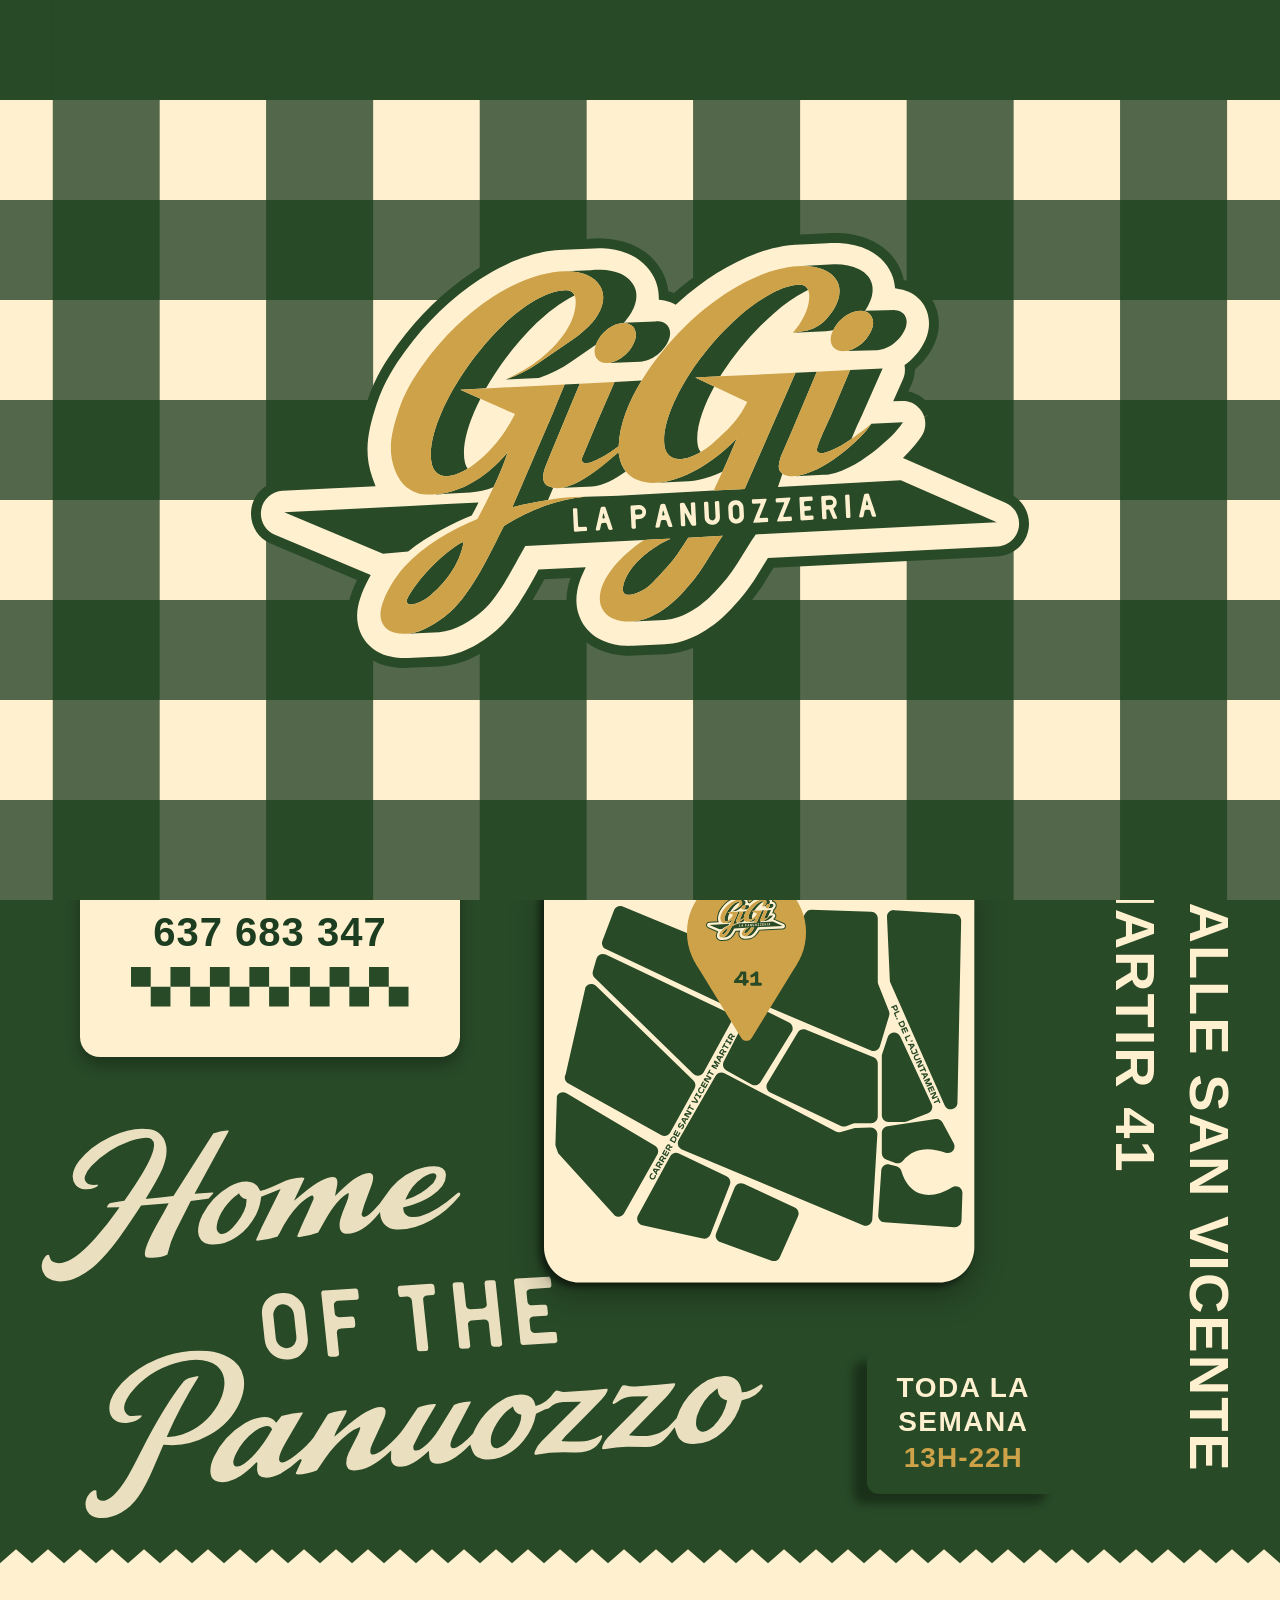
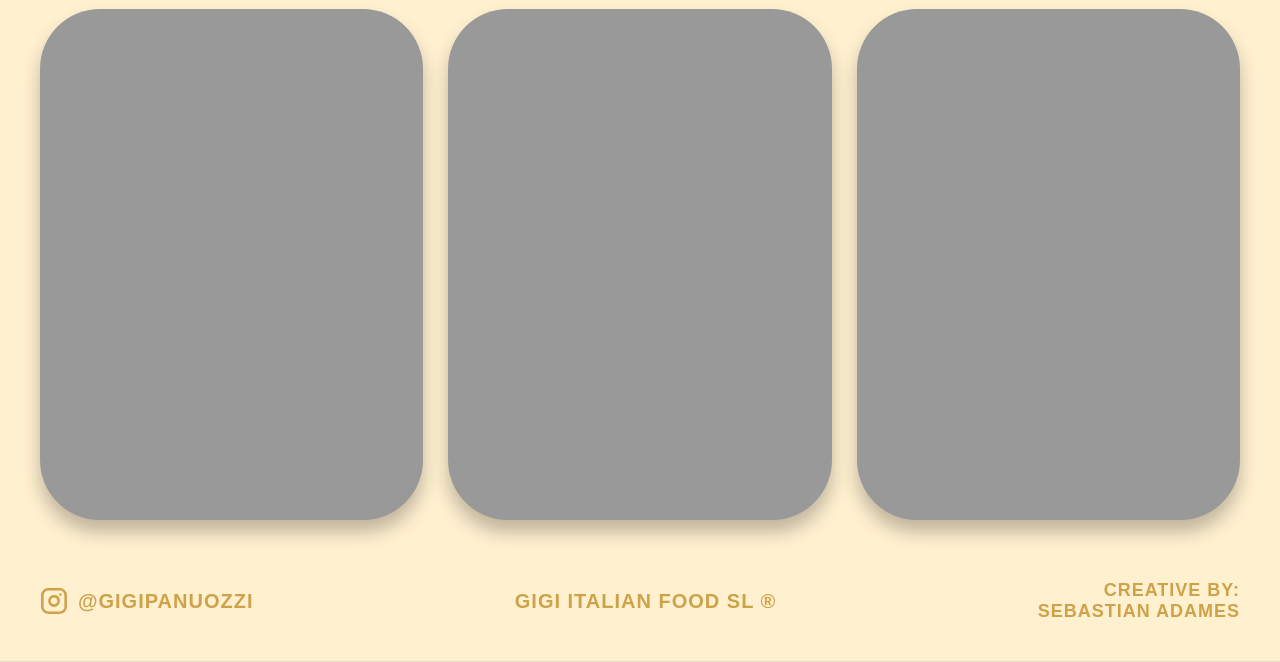
==== index.html @ f8f8771b "Initial commit - Gigi website with about page fix and popup modal" ====
<!DOCTYPE html>
<html lang="es">
<head>
    <meta charset="UTF-8">
    <meta name="viewport" content="width=device-width, initial-scale=1.0">
    <title>GIGI</title>
    <link rel="preconnect" href="https://fonts.googleapis.com">
    <link rel="preconnect" href="https://fonts.gstatic.com" crossorigin>
    <link href="https://fonts.googleapis.com/css2?family=Comfortaa:wght@700;900&family=Pacifico&family=Lobster&family=Montserrat:wght@600;700;800&family=Roboto+Slab:wght@700;800;900&display=swap" rel="stylesheet">
    <link rel="stylesheet" href="css/style.css">
    
</head> 
<body>

        <div class="landing-overlay" id="landing-overlay">
        <img src="assets/landing_logo.svg" alt="Logo" class="landing-logo">
    </div>

    <!-- Header Section -->
        <!-- Header Section -->
    <header class="main-header">
        <div class="header-container">
            
            <!-- Left: Hamburger Icon -->
            <a href="#" class="header-icon" id="menu-btn" aria-label="Abrir menú">
                <img src="assets/HAMBURGER.svg" alt="Menu" class="icon-img">
            </a>

            <!-- Center: Logo Image -->
            <a href="index.html" class="header-logo" aria-label="Inicio">
                <img src="assets/logo.svg" alt="Logo" class="logo-img">
            </a>

            <!-- Right: Popup Trigger Icon -->
            <a href="#" class="header-icon" id="popup-btn" aria-label="Abrir información">
                <img src="assets/PIDE.svg" alt="Info" class="icon-img">
            </a>
            
        </div>

        <!-- Dropdown Menu -->
        <nav class="dropdown-menu" id="dropdown">
            <ul>
                <li><a href="menu.html">VER CARTA</a></li>
                <li><a href="events.html">EVENTOS</a></li>
                <li><a href="about.html">CONÓCENOS</a></li>
                <li><a href="contact.html">CONTACTO</a></li>
            </ul>
        </nav>
    </header>

    <section class="hero-section">
        <div class="hero-typography">
            <img src="assets/ENJOYWEB.svg" alt="Enjoy the Gourmet Pizza Sandwich" class="hero-typography-img">
        </div>
        
        <div class="hero-image-container">
            <a href="#" class="hero-image-link" id="hero-popup-btn">
                <img src="assets/PIDE.svg" alt="Pide ahora" class="hero-image">
            </a>
        </div>
    </section>

   <section class="sec2-container">
  <!-- Left Side Area -->
  <div class="sec2-left-area">
    <!-- Top Left Box (Self-made Card with editable text number + pattern image) -->
    <div class="sec2-phone-box">
      <div class="sec2-phone-number">637 683 347</div>
      <div class="sec2-phone-pattern-box">
        <img src="assets/boxed.svg" alt="Pattern" class="sec2-phone-pattern-img">
      </div>
    </div>

    <!-- Main Title Graphics (Home OF THE Panuozzo Image) -->
    <div class="sec2-title-box">
      <img src="assets/home of the panuozzo.svg" alt="Home of the Panuozzo" class="sec2-title-img">
    </div>
  </div>

  <!-- Center Area (Map Card Image with Overlay) -->
  <div class="sec2-center-area">
    <div class="sec2-map-box">
      <img src="assets/MAP.svg" alt="Map Location" class="sec2-map-img">
      <!-- Extra Image inside Map Box (Position adjustable) -->
      <img src="assets/logo.svg" alt="Map Pin Overlay" class="sec2-map-overlay-img">
    </div>
  </div>

  <!-- Right Side Area -->
  <div class="sec2-right-area">
    <!-- Vertical Address Text Split in 2 Lines -->
    <div class="sec2-vertical-text">
      <span>CALLE SAN VICENTE</span>
      <span>MARTIR 41</span>
    </div>

    <!-- Bottom Schedule Badge (Text Based - Absolute Positioned) -->
    <div class="sec2-hours-badge">
      <span class="sec2-hours-line1">TODA LA</span>
      <span class="sec2-hours-line2">SEMANA</span>
      <span class="sec2-hours-line3">13H-22H</span>
    </div>
  </div>
</section>

<section class="sec3-container">
  <!-- 3 Image Cards Container -->
  <div class="sec3-cards-wrapper">
    <div class="sec3-card">
      <img src="your-image-1.jpg" alt="Gallery Image 1" class="sec3-card-img" style="display:none;">
    </div>
    <div class="sec3-card">
      <img src="your-image-2.jpg" alt="Gallery Image 2" class="sec3-card-img" style="display:none;">
    </div>
    <div class="sec3-card">
      <img src="your-image-3.jpg" alt="Gallery Image 3" class="sec3-card-img" style="display:none;">
    </div>
  </div>

  <!-- Footer Row -->
  <div class="sec3-footer">
    <!-- Instagram Link -->
    <a href="#" class="sec3-footer-left">
      <svg class="sec3-ig-icon" viewBox="0 0 24 24" fill="none" stroke="currentColor" stroke-width="2.2" stroke-linecap="round" stroke-linejoin="round">
        <rect x="2" y="2" width="20" height="20" rx="5" ry="5"></rect>
        <path d="M16 11.37A4 4 0 1 1 12.63 8 4 4 0 0 1 16 11.37z"></path>
        <line x1="17.5" y1="6.5" x2="17.51" y2="6.5"></line>
      </svg>
      <span>@GIGIPANUOZZI</span>
    </a>

    <!-- Center Text -->
    <div class="sec3-footer-center">
      GIGI ITALIAN FOOD SL ®
    </div>

    <!-- Right Text -->
    <div class="sec3-footer-right">
      <span>CREATIVE BY:</span>
      <span>SEBASTIAN ADAMES</span>
    </div>
  </div>
</section>


        <!-- Popup Modal -->
    <div class="modal-overlay" id="modal">
        <div class="modal-content">
            <span class="close-btn" id="close-modal">&times;</span>
            
            <!-- Heading with Icons -->
            <div class="modal-heading-container">
                <img src="assets/icon1.svg" alt="Icon Left" class="modal-icon">
                <h2 class="modal-title">PIDE CON UBER EATS!</h2>
                <img src="assets/icon2.svg" alt="Icon Right" class="modal-icon">
            </div>
            
            <!-- Centered Image Below -->
            <div class="modal-image-container">
                <img src="assets/uber-eats.png" alt="Promo" class="modal-center-img">
            </div>
            
        </div>
    </div>


    <script src="js/script.js"></script>
</body>
</html>
---- css/style.css ----
/* Color Variables */
:root {
    --bg-color: #284A27;
    --brand-green: #284A27;
    --brand-cream: #FFF0D0;
    --brand-grey: #999999;
    --brand-border-line: rgba(40, 74, 39, 0.15);
    --accent-color: #CEA248;
    --text-color: #FFF0D0;
}

@font-face {
    font-family: 'Signaturide';
    src: url('../fonts/signaturide-sans.woff2') format('woff2');
    font-weight: 100 900;
    font-style: normal;
    font-display: swap;
}

/* Reset default browser margins */
* {
    margin: 0;
    padding: 0;
    box-sizing: border-box;
    font-family: Arial, Helvetica, sans-serif;
}

html, body {
    margin: 0;
    padding: 0;
    width: 100%;
    background-color: #999999;
}

/* --- Sticky Header (Fixed to top) --- */
.main-header {
    position: sticky;
    top: 0;
    left: 0;
    width: 100%;
    background-color: var(--bg-color);
    z-index: 1000;
    box-shadow: 0 4px 10px rgba(0, 0, 0, 0.4);
}

.header-container {
    display: flex;
    justify-content: space-between;
    align-items: center;
    padding: 10px 20px;
    max-width: 1200px;
    margin: 0 auto;
}

/* --- Header Images / Icons --- */
.header-icon, .header-logo {
    cursor: pointer;
    text-decoration: none;
    display: flex;
    align-items: center;
    justify-content: center;
    transition: transform 0.3s ease;
}

.icon-img {
    height: 45px; 
    width: auto;
    display: block;
}

.logo-img {
    height: 70px; 
    width: auto;
    display: block;
}

.header-icon:hover, .header-logo:hover {
    transform: scale(1.05);
}

/* --- Dropdown Menu --- */
.dropdown-menu {
    position: absolute;
    top: 100%;
    left: 20px;
    background-color: var(--bg-color); 
    border-radius: 0px 0px 70px 70px; 
    padding: 25px;
    display: none; 
    box-shadow: 0 10px 25px rgba(0, 0, 0, 0.6);
    z-index: 999;
}

.dropdown-menu.active {
    display: block;
    animation: fadeIn 0.3s ease forwards;
}

@keyframes fadeIn {
    from {
        opacity: 0;
        transform: translateY(-15px);
    }
    to {
        opacity: 1;
        transform: translateY(0);
    }
}

.dropdown-menu ul {
    list-style: none;
    display: flex;
    flex-direction: column;
    gap: 20px;
}

.dropdown-menu a {
    display: block;
    text-decoration: none;
    color: var(--text-color);
    -webkit-text-stroke: 2px var(--accent-color);
    paint-order: stroke fill; 
    text-shadow: 2px 2px 4px rgba(0, 0, 0, 0.8);
    padding: 5px 10px;
    font-size: 1.8rem;
    font-weight: 400;
    letter-spacing: 3px;
    transition: all 0.3s ease;
}

.dropdown-menu a:hover {
    color: var(--accent-color);
    -webkit-text-stroke: 2px var(--text-color);
    text-shadow: none;
}

/* --- Popup Modal --- */
.modal-overlay {
    position: fixed;
    top: 0;
    left: 0;
    width: 100%;
    height: 100%;
    background-color: rgba(0, 0, 0, 0.8);
    display: flex;
    justify-content: center;
    align-items: center;
    z-index: 2000;
    opacity: 0;
    visibility: hidden;
    transition: all 0.3s ease;
}

.modal-overlay.active {
    opacity: 1;
    visibility: visible;
}

.modal-content {
    background-color: var(--bg-color);
    color: var(--text-color);
    padding: 40px;
    border-radius: 60px;
    border: 8.5px solid var(--accent-color);
    width: 90%;
    text-align: center;
    position: relative;
    transform: scale(0.8);
    transition: transform 0.3s ease;
    box-shadow: 0 15px 30px rgba(0,0,0,0.5);
}

.modal-overlay.active .modal-content {
    transform: scale(1);
}

.close-btn {
    position: absolute;
    top: 15px;
    right: 25px;
    font-size: 2.5rem;
    font-weight: bold;
    cursor: pointer;
    color: var(--accent-color);
    transition: color 0.3s;
}

.close-btn:hover {
    color: var(--text-color);
}

.modal-heading-container {
    display: flex;
    align-items: center;
    justify-content: center;
    gap: 15px;
    margin-top: 15px;
    margin-bottom: 25px;
}

.modal-title {
    color: #CEA248;
    font-family: 'Signaturide', sans-serif;
    font-weight: 700;
    font-style: normal;
    font-size: 46px;
    line-height: 100%;
    letter-spacing: 0px;
    -webkit-text-stroke: 0; 
}

.modal-icon {
    height: 35px;
    width: auto;
    display: block;
}

.modal-image-container {
    display: flex;
    justify-content: center;
    width: 100%;
}

.modal-center-img {
    max-width: 100%;
    height: auto;
    max-height: 140px;
    object-fit: contain;
}

@media (max-width: 500px) {
    .modal-title {
       font-size: 28px;
    }
    .modal-icon {
        height: 25px;
    }
    .modal-heading-container {
        gap: 8px;
    }
}

/* --- Responsive Adjustments --- */
@media (max-width: 768px) {
    .header-container {
        padding: 10px 15px;
    }
    
    .icon-img {
        height: 32px;
    }
    
    .logo-img {
        height: 40px;
    }

    .dropdown-menu {
        left: 10px;
        right: 10px;
        padding: 20px;
    }

    .dropdown-menu a {
        font-size: 1.4rem;
        letter-spacing: 2px;
        -webkit-text-stroke: 1.5px var(--accent-color);
    }
    
    .dropdown-menu a:hover {
        -webkit-text-stroke: 1.5px var(--text-color);
    }
}

@media (max-width: 400px) {
    .dropdown-menu a {
        font-size: 1.1rem;
        padding: 5px 5px;
        letter-spacing: 1px;
        -webkit-text-stroke: 1px var(--accent-color);
    }
    
    .dropdown-menu a:hover {
        -webkit-text-stroke: 1px var(--text-color);
    }
}

/* hero section start  */

.hero-section {
    position: relative;
    width: 100%;
    min-height: 720px;
    overflow: hidden;
    background-color: #999999;
    display: flex;
    flex-direction: column;
    align-items: center;
    justify-content: center;
    padding-bottom: 60px;
}

.hero-typography {
    position: relative;
    width: 100%;
    max-width: 700px;
    height: 560px;
    margin: 0 auto;
    padding-top: 35px;
    box-sizing: border-box;
    text-align: center;
    pointer-events: none;
}

.hero-typography-img {
    width: 100%;
    max-width: 600px;
    height: auto;
    display: block;
    margin: 0 auto;
    filter: drop-shadow(0px 4px 6px rgba(0,0,0,0.2));
}

.hero-image-container {
    display: flex;
    justify-content: center;
    width: 100%;
    position: relative;
    z-index: 10;
}

.hero-image-link {
    cursor: pointer;
    text-decoration: none;
    display: inline-block;
}

.hero-image {
    max-width: 100%;
    height: 100px;
    display: block;
}

@media (max-width: 768px) {
    .hero-section {
        padding: 40px 15px;
        gap: 30px;
        min-height: auto;
    }
}

@media (max-width: 600px) {
    .hero-section {
        min-height: 620px;
    }

    .hero-typography {
        height: auto;
        padding-top: 25px;
    }

    .hero-image-container {
        bottom: 0px;
    }

    .hero-image {
        width: 145px;
    }
}

/* section 2 start  */

@import url('https://fonts.googleapis.com/css2?family=Montserrat:wght@800;900&display=swap');

.sec2-container {
  width: 100%;
  min-height: 550px;
  background-color: #284A27;
  margin: 0 auto;
  padding: 50px 40px 40px 40px;
  box-sizing: border-box;
  position: relative;
  display: flex;
  justify-content: space-between;
  align-items: stretch;
  font-family: 'Montserrat', sans-serif;
  overflow: hidden;

  clip-path: polygon(
    0% 14px, 1.25% 0px, 2.5% 14px, 3.75% 0px, 5% 14px, 6.25% 0px, 7.5% 14px, 8.75% 0px, 10% 14px, 11.25% 0px,
    12.5% 14px, 13.75% 0px, 15% 14px, 16.25% 0px, 17.5% 14px, 18.75% 0px, 20% 14px, 21.25% 0px, 22.5% 14px, 23.75% 0px,
    25% 14px, 26.25% 0px, 27.5% 14px, 28.75% 0px, 30% 14px, 31.25% 0px, 32.5% 14px, 33.75% 0px, 35% 14px, 36.25% 0px,
    37.5% 14px, 38.75% 0px, 40% 14px, 41.25% 0px, 42.5% 14px, 43.75% 0px, 45% 14px, 46.25% 0px, 47.5% 14px, 48.75% 0px,
    50% 14px, 51.25% 0px, 52.5% 14px, 53.75% 0px, 55% 14px, 56.25% 0px, 57.5% 14px, 58.75% 0px, 60% 14px, 61.25% 0px,
    62.5% 14px, 63.75% 0px, 65% 14px, 66.25% 0px, 67.5% 14px, 68.75% 0px, 70% 14px, 71.25% 0px, 72.5% 14px, 73.75% 0px,
    75% 14px, 76.25% 0px, 77.5% 14px, 78.75% 0px, 80% 14px, 81.25% 0px, 82.5% 14px, 83.75% 0px, 85% 14px, 86.25% 0px,
    87.5% 14px, 88.75% 0px, 90% 14px, 91.25% 0px, 92.5% 14px, 93.75% 0px, 95% 14px, 96.25% 0px, 97.5% 14px, 98.75% 0px,
    100% 14px, 100% 100%, 0% 100%
  );
}

.sec2-left-area {
  display: flex;
  flex-direction: column;
  z-index: 2;
  gap: 50px;
  max-width: 630px;   
}

.sec2-phone-box {
  background-color: #FFF0D0;
  border-radius: 20px;
  padding: 50px 30px;
  width: 380px;
  max-width: 100%;
  box-shadow: 0px 8px 15px rgba(0, 0, 0, 0.3);
  display: flex;
  flex-direction: column;
  align-items: center;
  box-sizing: border-box;
  margin-left: 40px;
}

.sec2-phone-number {
  color: #1D3D20;
  font-size: 40px;
  font-weight: 900;
  letter-spacing: 1px;
  margin-bottom: 12px;
  text-align: center;
  user-select: all;
}

.sec2-phone-pattern-box {
  width: 100%;
  display: flex;
  justify-content: center;
}

.sec2-phone-pattern-img {
  width: 100%;
  max-height: 40px;
  object-fit: contain;
  display: block;
}

.sec2-title-box {
  width: 100%;
  margin-top: 20px;
}

.sec2-title-img {
  width: 115%;
}

.sec2-center-area {
  flex: 1;
  display: flex;
  justify-content: center;
  align-items: flex-start;
  padding: 0 20px;
  z-index: 2;
  position: relative;
}

.sec2-map-box {
  position: absolute;
  top: 0px;
  left: 50%;
  transform: translateX(-50%);
  width: 100%;
  width: 444px;
  z-index: 3;
}

.sec2-map-img {
  width: 100%;
  height: auto;
  display: block;
  object-fit: contain;
  border-radius: 20px;
  filter: drop-shadow(0px 10px 15px rgba(0, 0, 0, 0.3));
}

.sec2-map-overlay-img {
  position: absolute;
  top: 36px;
  left: 48%;
  transform: translateX(-50%);
  width: 80px;
  height: auto;
  z-index: 4;
  pointer-events: none;
}

.sec2-right-area {
  position: relative;
  display: flex;
  flex-direction: column;
  justify-content: space-between;
  align-items: flex-end;
  min-width: 400px;
  z-index: 2;
}

.sec2-vertical-text {
  writing-mode: vertical-rl;
  text-transform: uppercase;
  color: #FFF0D0;
  font-size: 56px;
  font-family: 'Signaturide', sans-serif;
  font-weight: 900;
  letter-spacing: 2px;
  line-height: 1.1;
  user-select: none;
  display: flex;
  flex-direction: column;
  gap: 12px;
}

.sec2-vertical-text span {
  white-space: nowrap;
}

.sec2-hours-badge {
  position: absolute;
  bottom: 30px;   
  right: 180px;    
  background-color: #284A27;
  border-radius: 12px;
  padding: 20px 30px;
  display: flex;
  flex-direction: column;
  align-items: center;
  justify-content: center;
  box-shadow: -14px 10px 8px rgba(0, 0, 0, 0.35);
  z-index: 5;
}

.sec2-hours-line1,
.sec2-hours-line2 {
  color: #FFF0D0;
  font-size: 28px;
  font-weight: 800;
  letter-spacing: 1.5px;
  text-transform: uppercase;
  line-height: 1.2;
}

.sec2-hours-line3 {
  color: #CEA248;
  font-size: 28px;
  font-weight: 900;
  letter-spacing: 1px;
  margin-top: 4px;
}

@media (max-width: 1100px) {
  .sec2-container { padding: 45px 25px 35px 25px; }
  .sec2-left-area { max-width: 400px; gap: 35px; }
  .sec2-phone-box { width: 300px; padding: 35px 20px; margin-left: 20px; }
  .sec2-phone-number { font-size: 28px; }
  .sec2-title-img { width: 100%; }
  .sec2-map-box { width: 340px; }
  .sec2-map-overlay-img { width: 60px; top: 26px; }
  .sec2-right-area { min-width: 260px; }
  .sec2-vertical-text { font-size: 38px; letter-spacing: 1.5px; gap: 8px; }
  .sec2-hours-badge { right: 100px; bottom: 25px; padding: 15px 22px; }
  .sec2-hours-line1, .sec2-hours-line2 { font-size: 20px; }
  .sec2-hours-line3 { font-size: 20px; }
}

@media (max-width: 900px) {
  .sec2-container {
    flex-direction: column;
    align-items: center;
    padding: 35px 25px 45px 25px;
    min-height: auto;
    gap: 35px;
  }

  .sec2-container {
    clip-path: polygon(
      0% 7px, 2.5% 0px, 5% 7px, 7.5% 0px, 10% 7px, 12.5% 0px, 15% 7px, 17.5% 0px,
      20% 7px, 22.5% 0px, 25% 7px, 27.5% 0px, 30% 7px, 32.5% 0px, 35% 7px, 37.5% 0px,
      40% 7px, 42.5% 0px, 45% 7px, 47.5% 0px, 50% 7px, 52.5% 0px, 55% 7px, 57.5% 0px,
      60% 7px, 62.5% 0px, 65% 7px, 67.5% 0px, 70% 7px, 72.5% 0px, 75% 7px, 77.5% 0px,
      80% 7px, 82.5% 0px, 85% 7px, 87.5% 0px, 90% 7px, 92.5% 0px, 95% 7px, 97.5% 0px,
      100% 7px, 100% 100%, 0% 100%
    );
  }

  .sec2-left-area { max-width: 100%; width: 100%; align-items: center; gap: 30px; }
  .sec2-phone-box { width: 320px; margin-left: 0; padding: 40px 25px; }
  .sec2-phone-number { font-size: 32px; }
  .sec2-title-box { display: flex; justify-content: center; margin-top: 0; width: 100%; }
  .sec2-title-img { width: 85%; max-width: 500px; }
  .sec2-center-area { margin: 0; padding: 0; width: 100%; min-height: auto; justify-content: center; }
  .sec2-map-box { position: relative; top: auto; left: auto; transform: none; width: 100%; max-width: 400px; }
  .sec2-map-overlay-img { top: 30px; width: 70px; }
  .sec2-right-area { align-items: center; width: 100%; min-width: auto; justify-content: center; gap: 20px; }
  .sec2-vertical-text { writing-mode: horizontal-tb; flex-direction: column; text-align: center; font-size: 34px; letter-spacing: 1.5px; gap: 6px; }
  .sec2-hours-badge { position: relative; bottom: auto; right: auto; margin-top: 0; padding: 15px 25px; box-shadow: -10px 8px 8px rgba(0, 0, 0, 0.35); }
  .sec2-hours-line1, .sec2-hours-line2, .sec2-hours-line3 { font-size: 18px; }
}

@media (max-width: 600px) {
  .sec2-container { padding: 25px 15px 35px 15px; gap: 28px; }
  .sec2-left-area { gap: 25px; }
  .sec2-phone-box { width: 100%; max-width: 300px; padding: 30px 20px; border-radius: 16px; }
  .sec2-phone-number { font-size: 24px; letter-spacing: 0.5px; }
  .sec2-phone-pattern-img { max-height: 30px; }
  .sec2-title-img { width: 100%; }
  .sec2-map-box { max-width: 300px; }
  .sec2-map-overlay-img { top: 22px; width: 50px; }
  .sec2-vertical-text { font-size: 24px; letter-spacing: 1px; }
  .sec2-hours-badge { padding: 12px 22px; border-radius: 10px; box-shadow: -8px 6px 8px rgba(0, 0, 0, 0.35); }
  .sec2-hours-line1, .sec2-hours-line2, .sec2-hours-line3 { font-size: 15px; letter-spacing: 1px; }
}

@media (max-width: 400px) {
  .sec2-container { padding: 20px 12px 30px 12px; gap: 22px; }
  .sec2-phone-box { max-width: 260px; padding: 25px 15px; }
  .sec2-phone-number { font-size: 20px; }
  .sec2-map-box { max-width: 260px; }
  .sec2-map-overlay-img { top: 18px; width: 42px; }
  .sec2-vertical-text { font-size: 20px; letter-spacing: 0.5px; }
  .sec2-hours-badge { width: 70%; }
  .sec2-hours-line1, .sec2-hours-line2, .sec2-hours-line3 { font-size: 20px; }
}

/* section 3 start  */

@import url('https://fonts.googleapis.com/css2?family=Montserrat:wght@800;900&display=swap');

.sec3-container {
  width: 100%;
  background-color: #FFF0D0;
  padding: 60px 40px 40px 40px;
  margin-top: -15px;
  box-sizing: border-box;
  display: flex;
  flex-direction: column;
  justify-content: space-between;
  align-items: center;
  font-family: 'Montserrat', sans-serif;
  position: relative;
  overflow: hidden;

  clip-path: polygon(
    0% 14px, 1.25% 0px, 2.5% 14px, 3.75% 0px, 5% 14px, 6.25% 0px, 7.5% 14px, 8.75% 0px, 10% 14px, 11.25% 0px,
    12.5% 14px, 13.75% 0px, 15% 14px, 16.25% 0px, 17.5% 14px, 18.75% 0px, 20% 14px, 21.25% 0px, 22.5% 14px, 23.75% 0px,
    25% 14px, 26.25% 0px, 27.5% 14px, 28.75% 0px, 30% 14px, 31.25% 0px, 32.5% 14px, 33.75% 0px, 35% 14px, 36.25% 0px,
    37.5% 14px, 38.75% 0px, 40% 14px, 41.25% 0px, 42.5% 14px, 43.75% 0px, 45% 14px, 46.25% 0px, 47.5% 14px, 48.75% 0px,
    50% 14px, 51.25% 0px, 52.5% 14px, 53.75% 0px, 55% 14px, 56.25% 0px, 57.5% 14px, 58.75% 0px, 60% 14px, 61.25% 0px,
    62.5% 14px, 63.75% 0px, 65% 14px, 66.25% 0px, 67.5% 14px, 68.75% 0px, 70% 14px, 71.25% 0px, 72.5% 14px, 73.75% 0px,
    75% 14px, 76.25% 0px, 77.5% 14px, 78.75% 0px, 80% 14px, 81.25% 0px, 82.5% 14px, 83.75% 0px, 85% 14px, 86.25% 0px,
    87.5% 14px, 88.75% 0px, 90% 14px, 91.25% 0px, 92.5% 14px, 93.75% 0px, 95% 14px, 96.25% 0px, 97.5% 14px, 98.75% 0px,
    100% 14px, 100% 100%, 0% 100%
  );
}

.sec3-cards-wrapper {
  width: 100%;
  max-width: 1200px;
  display: flex;
  justify-content: space-between;
  align-items: center;
  gap: 25px;
  margin-bottom: 50px;
}

.sec3-card {
  flex: 1;
  aspect-ratio: 3 / 4;
  background-color: #999999;
  border-radius: 60px;
  box-shadow: 0px 12px 18px rgba(0, 0, 0, 0.25);
  overflow: hidden;
  position: relative;
  transition: transform 0.3s ease, box-shadow 0.3s ease;
}

.sec3-card:hover {
  transform: translateY(-5px);
  box-shadow: 0px 16px 24px rgba(0, 0, 0, 0.35);
}

.sec3-card-img {
  width: 100%;
  height: 100%;
  object-fit: cover;
  display: block;
}

.sec3-footer {
  width: 100%;
  max-width: 1200px;
  display: flex;
  justify-content: space-between;
  align-items: center;
  color: #284A27;
  padding-top: 10px;
}

.sec3-footer-left {
  display: flex;
  align-items: center;
  gap: 10px;
  text-decoration: none;
  color: #CEA248;
  font-size: 20px;
  font-weight: 900;
  letter-spacing: 1px;
}

.sec3-ig-icon {
  width: 28px;
  height: 28px;
  color: #CEA248;
}

.sec3-footer-center {
  font-size: 20px;
  font-weight: 900;
  letter-spacing: 1px;
  text-align: center;
  color: #CEA248;
}

.sec3-footer-right {
  display: flex;
  flex-direction: column;
  align-items: flex-end;
  font-size: 18px;
  font-weight: 900;
  line-height: 1.15;
  letter-spacing: 1px;
  text-align: right;
  color: #CEA248;
}

@media (max-width: 900px) {
  .sec3-container {
    padding: 40px 20px 30px 20px;
    clip-path: polygon(
      0% 7px, 2.5% 0px, 5% 7px, 7.5% 0px, 10% 7px, 12.5% 0px, 15% 7px, 17.5% 0px,
      20% 7px, 22.5% 0px, 25% 7px, 27.5% 0px, 30% 7px, 32.5% 0px, 35% 7px, 37.5% 0px,
      40% 7px, 42.5% 0px, 45% 7px, 47.5% 0px, 50% 7px, 52.5% 0px, 55% 7px, 57.5% 0px,
      60% 7px, 62.5% 0px, 65% 7px, 67.5% 0px, 70% 7px, 72.5% 0px, 75% 7px, 77.5% 0px,
      80% 7px, 82.5% 0px, 85% 7px, 87.5% 0px, 90% 7px, 92.5% 0px, 95% 7px, 97.5% 0px,
      100% 7px, 100% 100%, 0% 100%
    );
  }

  .sec3-cards-wrapper { flex-direction: column; max-width: 420px; gap: 30px; }
  .sec3-card { width: 100%; border-radius: 30px; }
  .sec3-footer { flex-direction: column; gap: 20px; text-align: center; }
  .sec3-footer-right { align-items: center; text-align: center; }
}

@media (max-width: 500px) {
  .sec3-footer-left,
  .sec3-footer-center,
  .sec3-footer-right {
    font-size: 15px;
  }
  .sec3-ig-icon {
    width: 22px;
    height: 22px;
  }
}

/* landing start  */

.landing-overlay {
    position: fixed;
    top: 0;
    left: 0;
    width: 100%;
    height: 100vh;
    background: url('../assets/landing_bg.svg') center center / cover no-repeat;
    background-color: #284A27;
    display: flex;
    justify-content: center;
    align-items: center;
    z-index: 99999;
    opacity: 0;
    animation: landingFadeIn 0.6s ease forwards;
    transition: opacity 0.8s ease, visibility 0.8s ease;
}

.landing-overlay.hidden {
    opacity: 0;
    visibility: hidden;
    pointer-events: none;
}

.landing-logo {
    max-width: 65%;
    max-height: 65%;
    width: auto;
    height: auto;
    display: block;
    animation: logoZoom 1.6s cubic-bezier(0.22, 1, 0.36, 1) forwards;
}

@keyframes landingFadeIn {
    from { opacity: 0; }
    to { opacity: 1; }
}

@keyframes logoZoom {
    0% { transform: scale(0.4); opacity: 0; filter: blur(6px); }
    60% { transform: scale(1.06); opacity: 1; filter: blur(0); }
    100% { transform: scale(1); opacity: 1; }
}

@media (max-width: 600px) {
    .landing-logo {
        max-width: 80%;
        max-height: 50%;
    }
}

/* --- MENU PAGE STYLES --- */

.submenu-container {
    background-color: transparent;
    padding: 0 0 20px 0;
    display: flex;
    justify-content: center;
}

.submenu-list {
    list-style: none;
    display: flex;
    flex-wrap: wrap;
    justify-content: center;
    gap: 15px;
    background-color: #FFF0D0;
    padding: 10px 30px;
    border-radius: 40px;
    box-shadow: -4px 4px 0px rgba(0, 0, 0, 0.45);
}

.submenu-list a {
    text-decoration: none;
    color: #284A27;
    font-family: 'Montserrat', sans-serif;
    font-weight: 800;
    font-size: 1.1rem;
    padding: 5px 10px;
    transition: color 0.3s;
}

.submenu-list a:hover {
    color: #CEA248;
}

.menu-background {
    background-color: #b2a892;
    background-image: conic-gradient(#1c341b 90deg, #3a4834 90deg 180deg, #b2a892 180deg 270deg, #3a4834 270deg);
    background-size: 80px 80px;
    padding: 40px 20px 80px 20px;
}

.menu-content-container {
    max-width: 1000px;
    margin: 0 auto;
    display: flex;
    flex-direction: column;
    gap: 60px;
}

.menu-section {
    width: 100%;
}

/* Combo Card Custom Shape */
.combo-section {
    display: flex;
    justify-content: center;
    align-items: center;
    padding: 60px 20px 40px 20px;
}

.combo-card-wrapper {
    display: flex;
    align-items: center;
    position: relative;
    width: 100%;
    max-width: 820px;
    background-color: #CEA248;
    border-radius: 30px;
    padding: 30px 30px 30px 100px;
    box-shadow: 0 14px 30px rgba(0,0,0,0.4);
    gap: 20px;
}

.combo-badge-container {
    position: absolute;
    top: 50%;
    left: -55px;
    transform: translateY(-50%) rotate(-15deg);
    width: 130px;
    height: 130px;
    z-index: 10;
    display: flex;
    align-items: center;
    justify-content: center;
    filter: drop-shadow(3px 5px 10px rgba(0,0,0,0.5));
}

.badge-svg {
    position: absolute;
    width: 100%;
    height: 100%;
    top: 0; left: 0;
}

.badge-text {
    position: relative;
    z-index: 3;
    font-family: 'Montserrat', sans-serif;
    color: #CEA248;
    font-weight: 900;
    font-size: 1.2rem;
    letter-spacing: 1px;
    text-align: center;
}

.combo-left { flex: 1; position: relative; z-index: 1; }
.combo-right { flex-shrink: 0; z-index: 2; }

.combo-text-area {
    display: flex;
    flex-direction: column;
    font-family: 'Montserrat', sans-serif;
    color: #284A27;
    font-weight: 900;
}

.combo-title {
    font-size: 3.5rem;
    line-height: 1;
    letter-spacing: 3px;
    color: #CEA248;
    -webkit-text-stroke: 2px #284A27;
    paint-order: stroke fill;
    text-shadow: 3px 3px 0px rgba(40,74,39,0.3);
}

.combo-details {
    display: flex;
    flex-direction: column;
    font-size: 1.25rem;
    margin-top: 12px;
    letter-spacing: 2px;
    color: #284A27;
    line-height: 1.5;
}

.combo-price {
    font-size: 2.6rem;
    color: #FFF0D0;
    margin-top: 12px;
    text-shadow: 2px 2px 0px rgba(40,74,39,0.5);
}

.combo-image-placeholder {
    width: 200px;
    height: 200px;
    background-color: #999999;
    border-radius: 20px;
    box-shadow: inset 0 4px 12px rgba(0,0,0,0.25);
}

@media (max-width: 700px) {
    .combo-card-wrapper {
        flex-direction: column;
        padding: 40px 25px 30px 25px;
        align-items: center;
        text-align: center;
    }
    .combo-badge-container {
        top: -55px;
        left: 50%;
        transform: translateX(-50%) rotate(-15deg);
    }
    .combo-title { font-size: 2.8rem; }
    .combo-image-placeholder { width: 160px; height: 160px; }
}

/* Menu Grid for Panuozzi and Dolci */
.menu-grid {
    display: grid;
    grid-template-columns: repeat(auto-fit, minmax(400px, 1fr));
    gap: 40px;
}

.menu-item {
    display: flex;
    flex-direction: column;
    align-items: center;
}

.menu-item-image {
    width: 90%;
    height: 220px;
    background-color: #999999;
    border-radius: 25px;
    margin-bottom: 20px;
    z-index: 1;
    position: relative;
    box-shadow: 0 8px 15px rgba(0,0,0,0.2);
}

.menu-item-card {
    background-color: #FFF0D0;
    width: 100%;
    border-radius: 30px;
    padding: 30px 20px 20px 20px;
    z-index: 10;
    position: relative;
    box-shadow: 0 10px 20px rgba(0,0,0,0.25);
    font-family: 'Montserrat', sans-serif;
}

.menu-item-card.card-gold { background-color: #CEA248; }

.menu-item-header {
    text-align: center;
    color: #284A27;
    font-weight: 900;
    font-size: 1.8rem;
    margin-bottom: 15px;
    display: flex;
    justify-content: center;
    align-items: center;
    gap: 10px;
}

.leaf-icon { font-size: 1.2rem; }

.menu-item-body {
    display: flex;
    justify-content: space-between;
    align-items: flex-end;
}

.menu-item-ingredients {
    list-style: none;
    font-size: 0.9rem;
    font-weight: 700;
    color: #1a1a1a;
    flex: 1;
    padding-left: 0;
    display: flex;
    flex-wrap: wrap;
    column-gap: 15px;
    row-gap: 4px;
}

.menu-item-ingredients li {
    position: relative;
    padding-left: 12px;
}

.menu-item-ingredients li::before {
    content: '\2022';
    color: #CEA248;
    position: absolute;
    left: 0;
    font-size: 1.5rem;
    line-height: 1;
    top: -2px;
}

.card-gold .menu-item-ingredients li::before { color: #284A27; }

.text-white { color: #FFF !important; }
.text-dark { color: #284A27 !important; }

.menu-item-price {
    font-size: 2.5rem;
    font-weight: 900;
    color: #CEA248;
    margin-left: 15px;
}

/* Build Your Own */
.build-card {
    background-color: #284A27;
    border: 5px solid #1c331a;
    border-radius: 40px;
    padding: 20px 30px;
    display: flex;
    align-items: center;
    justify-content: space-between;
    box-shadow: 0 10px 20px rgba(0,0,0,0.3);
}

.build-text-area {
    color: #FFF0D0;
    font-family: 'Montserrat', sans-serif;
    display: flex;
    flex-direction: column;
    align-items: center;
    text-align: center;
}

.build-title { font-size: 1.6rem; font-weight: 800; text-align: center; }
.build-subtitle { font-size: 1.1rem; font-weight: 400; margin-bottom: 10px; text-align: center; }
.build-elije { font-size: 1.6rem; font-weight: 700; color: #CEA248; margin-bottom: 6px; text-align: center; }

.build-options {
    display: flex;
    flex-direction: column;
    align-items: center;
    text-align: center;
    color: #CEA248;
    font-weight: 700;
    font-size: 1.1rem;
    gap: 5px;
}

.build-image-placeholder {
    width: 250px;
    height: 220px;
    background-color: #999999;
    border-radius: 20px;
}

/* Bebidas */
.bebidas-grid {
    display: grid;
    grid-template-columns: repeat(auto-fit, minmax(300px, 1fr));
    gap: 20px;
    justify-items: center;
}

.bebida-card {
    background-color: #FFF0D0;
    width: 80%;
    padding: 15px 30px;
    border-radius: 50px;
    display: flex;
    justify-content: center;
    align-items: center;
    gap: 15px;
    font-family: 'Montserrat', sans-serif;
    font-weight: 900;
    box-shadow: 0 5px 15px rgba(0,0,0,0.2);
}

.bebida-title { color: #284A27; font-size: 1.5rem; }
.bebida-price { color: #CEA248; font-size: 1.5rem; }

@media (max-width: 768px) {
    .combo-card, .build-card { flex-direction: column; text-align: center; padding: 40px 20px; }
    .combo-text-area { padding-left: 0; margin-bottom: 20px; }
    .combo-badge-img { width: 80px; top: -15px; left: -10px; }
    .menu-grid { grid-template-columns: 1fr; }
}

/* --- ABOUT PAGE STYLES --- */

.about-hero {
    background-color: #A5A5A5;
    padding: 60px 20px 100px 20px;
    display: flex;
    flex-direction: column;
    align-items: center;
    justify-content: center;
}

.about-hero-title {
    font-family: 'Montserrat', sans-serif;
    font-size: 5rem;
    font-weight: 900;
    color: #284A27;
    margin-bottom: 10px;
    z-index: 1;
    text-align: center;
}

.about-hero-logo {
    width: 60%;
    max-width: 500px;
    z-index: 2;
}

.about-background {
    background-color: #284A27;
    padding-bottom: 0px;
    display: flow-root;
}

.yellow-banner {
    background-color: #D3A74D;
    display: flex;
    justify-content: space-between;
    align-items: center;
    max-width: 900px;
    width: 90%;
    margin: -48px auto 48px auto;
    border-radius: 12px;
    position: relative;
    box-shadow: 0 4px 15px rgba(0, 0, 0, 0.3);
    height: 96px;
}

.banner-text {
    font-family: 'Montserrat', sans-serif;
    color: #1c331a;
    text-align: center;
    flex: 1;
    display: flex;
    flex-direction: column;
    justify-content: center;
    align-items: center;
    line-height: 1.2;
    gap: 4px;
}

.banner-text-small { font-size: 1rem; font-weight: 800; }
.banner-text-large { font-size: 1.25rem; font-weight: 900; }

.banner-historia .banner-text-small { font-size: 1.3rem; font-weight: 900; }
.banner-historia .banner-text-large { font-size: 0.9rem; font-weight: 800; }

.banner-pattern-left {
    width: 32px;
    margin-left: 20px;
    align-self: stretch;
    background-image: conic-gradient(transparent 90deg, #1c331a 90deg 180deg, transparent 180deg 270deg, #1c331a 270deg);
    background-size: 32px 32px;
}

.banner-pattern-right {
    width: 32px;
    margin-right: 20px;
    align-self: stretch;
    background-image: conic-gradient(#1c331a 90deg, transparent 90deg 180deg, #1c331a 180deg 270deg, transparent 270deg);
    background-size: 32px 32px;
}

/* --- ABOUT CONTENT GRID --- */
.about-content-grid {
    display: flex;
    flex-direction: column;
    gap: 20px;
    width: 90%;
    max-width: 900px;
    margin: 40px auto 80px auto;
    padding: 0 5px;
}

.about-row {
    display: flex;
    gap: 20px;
    align-items: stretch;
}

.about-row-1 { gap: 55px; }
.about-row-1 .about-card-light { flex: 0 0 42%; min-height: 120px; align-self: center; }
.about-row-1 .about-placeholder { flex: 1; min-height: 320px; }

.about-row-2 { gap: 25px; }
.about-row-2 .about-placeholder { flex: 0 0 24%; min-height: 280px; }
.about-row-2 .about-card-dark { flex: 0 0 44%; min-height: 160px; max-height: 200px; align-self: center; margin-left: auto; }

.about-row-3 .about-card-light { flex: 0 0 56%; min-height: 120px; align-self: center; }
.about-row-3 .about-placeholder { flex: 1; min-height: 300px; }

.about-card-light {
    background-color: #FFF0D0;
    border-radius: 20px;
    padding: 28px 24px;
    box-shadow: -6px 6px 0px rgba(0,0,0,0.35);
    display: flex;
    flex-direction: column;
    justify-content: center;
    align-items: center;
    text-align: center;
}

.about-card-dark {
    background-color: #2A4E28;
    border-radius: 20px;
    padding: 28px 24px;
    box-shadow: -6px 6px 0px rgba(0,0,0,0.35);
    display: flex;
    flex-direction: column;
    justify-content: center;
    align-items: center;
    text-align: center;
}

.about-placeholder {
    background-color: #7A7A7A;
    border-radius: 36px;
    box-shadow: -6px 6px 0px rgba(0,0,0,0.35);
}

.about-double-placeholder { display: flex; gap: 12px; }

.card-title-mustard {
    color: #CEA248;
    font-family: 'Montserrat', sans-serif;
    font-weight: 900;
    font-size: 1.3rem;
    margin-bottom: 12px;
    text-transform: uppercase;
    letter-spacing: 0.05em;
}

.card-title-light {
    color: #FFF0D0;
    font-family: 'Montserrat', sans-serif;
    font-weight: 900;
    font-size: 1.6rem;
    margin-bottom: 2px;
    margin-top: 2px;
    text-transform: uppercase;
    line-height: 1.1;
}

.card-text-dark {
    color: #1c331a;
    font-family: 'Montserrat', sans-serif;
    font-weight: 700;
    line-height: 1.5;
}

.card-text-light {
    color: rgba(255, 240, 208, 0.85);
    font-family: 'Montserrat', sans-serif;
    font-weight: 700;
    line-height: 1.5;
    text-transform: uppercase;
}

.text-xs { font-size: 0.7rem; }
.text-sm { font-size: 0.85rem; }
.text-md { font-size: 1rem; }
.mt-20 { margin-top: 16px; }

/* --- ABOUT NUESTRA HISTORIA & MARQUEES --- */
.about-marquee-block {
    width: 100%;
    display: flex;
    flex-direction: column;
    margin-top: 40px;
}

.about-marquee-block:first-of-type { margin-bottom: 60px; }

.about-marquee-label {
    text-align: center;
    font-family: 'Roboto Slab', serif;
    font-size: 2.8rem;
    font-weight: 900;
    margin: 0 0 10px 0;
    text-transform: uppercase;
    color: transparent;
    -webkit-text-stroke: 1.5px #FFF0D0;
    letter-spacing: 0.08em;
}

.about-marquee-strip {
    background-color: #FFF0D0;
    width: 100%;
    padding: 12px 0;
    overflow: hidden;
    display: flex;
    justify-content: center;
    white-space: nowrap;
}

.about-marquee-content {
    display: flex;
    color: #CEA248;
    font-family: 'Montserrat', sans-serif;
    font-weight: 900;
    font-size: 1.5rem;
    text-transform: uppercase;
}

.about-marquee-content span.sep { margin: 0 20px; }

.about-checker-divider {
    width: 100%;
    height: 32px;
    background-image: conic-gradient(transparent 90deg, #FFF0D0 90deg 180deg, transparent 180deg 270deg, #FFF0D0 270deg);
    background-size: 32px 32px;
    margin: 0 0 80px 0;
}

.about-historia-section { text-align: center; margin-bottom: 60px; }

.about-historia-title {
    color: #FFF0D0;
    font-family: 'Roboto Slab', serif;
    font-size: 4.5rem;
    font-weight: 900;
    text-transform: uppercase;
    letter-spacing: 0.1em;
}

/* --- ABOUT TIMELINE SECTION --- */
.about-timeline-section {
    width: 100%;
    display: flex;
    flex-direction: column;
    gap: 80px;
    padding: 100px 0;
    overflow-x: hidden;
}

.timeline-row {
    position: relative;
    display: flex;
    justify-content: center;
    gap: 30px;
    width: 95%;
    max-width: 1300px;
    margin: 0 auto;
    align-items: stretch;
}

.timeline-placeholder {
    flex: 0 0 25%;
    position: relative;
    display: flex;
    z-index: 2;
}

.timeline-placeholder .about-placeholder { flex: 1; min-height: 420px; }

.timeline-placeholder.left::before {
    content: "";
    position: absolute;
    right: 50%;
    top: 50%;
    transform: translateY(-50%);
    width: 100vw;
    height: 14px;
    background-color: #FFF0D0;
    z-index: -1;
}

.timeline-placeholder.right::before {
    content: "";
    position: absolute;
    left: 50%;
    top: 50%;
    transform: translateY(-50%);
    width: 100vw;
    height: 14px;
    background-color: #FFF0D0;
    z-index: -1;
}

.timeline-content {
    flex: 0 0 45%;
    z-index: 2;
    display: flex;
    flex-direction: column;
    align-items: center;
    justify-content: flex-start;
    padding-top: 10px;
}

.timeline-title-light {
    color: #FFF0D0;
    font-family: 'Montserrat', sans-serif;
    font-size: 2.2rem;
    font-weight: 900;
    text-transform: uppercase;
    letter-spacing: 0.05em;
    margin-bottom: 30px;
}

.timeline-title-gold {
    color: #CEA248;
    font-family: 'Montserrat', sans-serif;
    font-size: 2.5rem;
    font-weight: 900;
    text-transform: uppercase;
    letter-spacing: 0.05em;
    margin-bottom: 30px;
}

.timeline-text {
    color: #FFF0D0;
    font-family: 'Montserrat', sans-serif;
    font-size: 0.95rem;
    font-weight: 700;
    text-align: center;
    line-height: 1.6;
    margin-top: 20px;
}

.text-gold { color: #CEA248; }
.mt-40 { margin-top: 40px; }

.timeline-logo-placeholder {
    display: flex;
    flex-direction: column;
    align-items: center;
    margin-bottom: 30px;
}

.logo-est { color: #CEA248; font-size: 0.75rem; font-weight: 800; letter-spacing: 0.1em; margin: 0; }
.logo-text { color: #CEA248; font-family: 'Montserrat', sans-serif; font-size: 3rem; font-weight: 900; margin: 10px 0; transform: scaleY(1.4); letter-spacing: 0.05em; }
.logo-sub { color: #CEA248; font-size: 0.75rem; font-weight: 700; letter-spacing: 0.25em; margin: 0; }

/* --- POR QUE GIGI SECTION --- */
.about-why-section {
    width: 100%;
    display: flex;
    flex-direction: column;
    align-items: center;
    padding: 60px 5% 20px 5%;
}

.why-box {
    width: 100%;
    max-width: 1000px;
    background-color: #CEA248;
    border-radius: 40px;
    padding: 30px 40px 50px 40px;
    box-shadow: -6px 6px 0px rgba(0,0,0,0.35);
    display: flex;
    flex-direction: column;
    align-items: center;
    position: relative;
    margin-bottom: 40px;
}

.why-title {
    color: #FFF0D0;
    font-family: 'Montserrat', sans-serif;
    font-size: 2.2rem;
    font-weight: 900;
    margin-bottom: 20px;
    letter-spacing: 0.1em;
}

.why-box-row {
    display: flex;
    align-items: center;
    justify-content: center;
    width: 100%;
    position: relative;
}

.why-inner-box {
    width: 55%;
    background-color: #2A4E28;
    border-radius: 15px;
    padding: 20px 40px;
    min-height: 90px;
    display: flex;
    align-items: center;
    justify-content: center;
}

.why-logo {
    position: absolute;
    left: 20px;
    top: 50%;
    transform: translateY(-50%);
    width: 200px;
    flex-shrink: 0;
    filter: drop-shadow(-4px 4px 0px rgba(0,0,0,0.3));
}

.why-inner-text {
    text-align: center;
    color: #CEA248;
    font-family: 'Montserrat', sans-serif;
    font-size: 1.3rem;
    font-weight: 900;
    margin: 0;
}

.why-icons {
    position: absolute;
    right: 60px;
    top: 50%;
    transform: translateY(-50%);
    width: 70px;
    height: 70px;
}

.why-icon-circle {
    width: 32px;
    height: 32px;
    background-color: #FFF0D0;
    border-radius: 50%;
    position: absolute;
    box-shadow: inset 0 0 0 2px #FFF0D0, inset 0 0 0 4px #2A4E28;
}

.why-icon-circle::after {
    content: '';
    position: absolute;
    left: 50%;
    top: 50%;
    width: 2px;
    height: 10px;
    background-color: #2A4E28;
    transform-origin: top left;
    transform: rotate(220deg);
}

.why-icon-circle:nth-child(1) { top: -20px; right: -10px; }
.why-icon-circle:nth-child(2) { top: 15px; left: -10px; transform: scale(0.9); }
.why-icon-circle:nth-child(3) { bottom: -25px; right: -5px; }

.why-description {
    color: #FFF0D0;
    font-family: 'Montserrat', sans-serif;
    font-size: 1.1rem;
    font-weight: 400;
    text-align: center;
    line-height: 1.6;
    margin-bottom: 30px;
}

.about-footer-gold {
    width: 100%;
    max-width: 1200px;
    display: flex;
    justify-content: space-between;
    align-items: center;
    color: #CEA248;
    font-family: 'Montserrat', sans-serif;
    font-weight: 900;
    font-size: 1.2rem;
    padding: 30px 5% 40px 5%;
    box-sizing: border-box;
    margin: 0 auto;
}

.footer-gold-left {
    display: flex;
    align-items: center;
    gap: 10px;
    color: #CEA248;
    text-decoration: none;
}

.footer-gold-left svg { width: 30px; height: 30px; }
.footer-gold-center { letter-spacing: 0.1em; }
.footer-gold-right { display: flex; flex-direction: column; text-align: right; line-height: 1.2; }

@media (max-width: 480px){
.about-footer-gold{
        display: flex;
        flex-direction: column;
        gap: 20px;
    }

    .about-hero-title{
        font-size: 2rem;
    }

    .about-row{
        flex-direction: column;
    }

    .about-historia-title{
        font-size: 3.5rem;
    }

    .banner-text-small{
        font-size: 0.6rem !important;
    }

    .banner-text-large{
        font-size: 0.8rem !important;
    }

    .timeline-row{
        flex-direction: column;
    }

    .timeline-title-light {
        font-size: 1rem;
    }

    .why-title{
        font-size: 1.2rem;
    }

    .why-inner-text{
        font-size: 0.7rem;
    }

    .why-logo {
    position: absolute;
    left: 65px;
    top: 35%;
}


.why-inner-box{
    width: 100%;
}

.why-icons{
    display: none;
}

}

/* --- EVENTS PAGE STYLES --- */

.events-background {
    background-color: #FFF0D0;
    background-image: 
        linear-gradient(rgba(40, 74, 39, 0.15) 2.83px, transparent 2.83px),
        linear-gradient(90deg, rgba(40, 74, 39, 0.15) 2.83px, transparent 2.83px);
    background-size: 80px 80px;
    padding: 30px 20px 70px 20px;
    display: flex;
    flex-direction: column;
    align-items: center;
    width: 100%;
}

.pill-banner {
    display: inline-flex;
    align-items: center;
    justify-content: center;
    background-color: #FFF0D0;
    border: 3px solid #284A27;
    border-radius: 50px;
    padding: 10px 45px;
    box-shadow: 0px 6px 14px rgba(40, 74, 39, 0.4);
    font-family: 'Montserrat', sans-serif;
    font-size: 2.2rem;
    font-weight: 900;
    color: #284A27;
    text-transform: uppercase;
    text-align: center;
    letter-spacing: 2px;
    margin: 30px auto 25px auto;
    white-space: nowrap;
    width: 50%;
}

.calendar-container {
    width: 90%;
    max-width: 580px;
    background-color: #284A27;
    border: 2.5px solid #FFF0D0;
    border-radius: 0;
    box-shadow: 0px 8px 18px rgba(0, 0, 0, 0.35);
    overflow: hidden;
    margin: 15px auto 35px auto;
}

.calendar-grid {
    display: grid;
    grid-template-columns: repeat(7, 1fr);
    background-color: #284A27;
}

.cal-cell {
    aspect-ratio: 1.05 / 1;
    min-height: 70px;
    border: 1px solid #FFF0D0;
    position: relative;
    padding: 6px 8px;
    font-family: 'Comfortaa', 'Montserrat', sans-serif;
    font-size: 1.5rem;
    font-weight: 900;
    color: #ffffff;
    display: flex;
    flex-direction: column;
    align-items: flex-start;
    justify-content: flex-start;
    box-sizing: border-box;
}

.cal-cell.gold-date { color: #CEA248; font-weight: 900; }
.cal-cell.starburst-cell { padding: 3px 2px; align-items: center; justify-content: flex-start; }

.starburst-wrap {
    position: relative;
    width: 36px;
    height: 36px;
    display: flex;
    align-items: center;
    justify-content: center;
    margin-bottom: 2px;
}

.starburst-svg { width: 100%; height: 100%; filter: drop-shadow(0px 2px 3px rgba(0,0,0,0.3)); }

.starburst-num {
    position: absolute;
    font-size: 1.05rem;
    font-weight: 900;
    color: #284A27;
    font-family: 'Comfortaa', 'Montserrat', sans-serif;
}

.starburst-label {
    font-size: 0.55rem;
    font-weight: 900;
    color: #CEA248;
    text-align: center;
    line-height: 1.0;
    letter-spacing: 0.2px;
    font-family: 'Montserrat', sans-serif;
}

.event-info-section {
    text-align: center;
    width: 90%;
    max-width: 680px;
    margin: 20px auto 35px auto;
}

.event-info-title-1, .event-info-title-2 {
    font-family: 'Montserrat', sans-serif;
    font-size: 1.85rem;
    font-weight: 900;
    color: #284A27;
    text-transform: uppercase;
    line-height: 1.35;
    letter-spacing: 1px;
}

.event-info-subtitle {
    font-family: 'Montserrat', sans-serif;
    font-size: 1.65rem;
    font-weight: 900;
    color: #CEA248;
    text-transform: uppercase;
    margin-top: 10px;
    letter-spacing: 1.5px;
}

.eventos-pasados-section {
    width: 90%;
    max-width: 650px;
    margin: 20px auto 60px auto;
    position: relative;
    overflow: visible;
}

.ping-pong-container {
    position: relative;
    width: 100%;
    height: 300px;
    overflow: visible;
}

.pingpong-text-wrapper {
    position: absolute;
    left: 0;
    right: 0;
    top: 58%;
    z-index: 10;
    display: flex;
    align-items: flex-start;
    justify-content: center;
    white-space: nowrap;
    pointer-events: none;
}

.ping-text {
    font-family: 'Montserrat', 'Comfortaa', sans-serif;
    font-size: clamp(2.5rem, 15vw, 7rem);
    font-weight: 900;
    color: #284A27;
    text-shadow: 4px 4px 0px #CEA248;
    letter-spacing: -3px;
    line-height: 1;
    user-select: none;
}

.pong-text {
    font-family: 'Montserrat', 'Comfortaa', sans-serif;
    font-size: clamp(2.5rem, 15vw, 7rem);
    font-weight: 900;
    color: #CEA248;
    text-shadow: 4px 4px 0px #284A27;
    letter-spacing: -3px;
    line-height: 1;
    user-select: none;
}

.polaroid-card-wrapper {
    position: absolute;
    filter: drop-shadow(4px 4px 12px rgba(0,0,0,0.25));
}

.polaroid-svg { width: 100%; height: 100%; display: block; }

.polaroid-card-wrapper.card-left {
    width: 120px;
    height: 152px;
    top: 20px;
    left: 20px;
    transform: rotate(42deg);
    z-index: 2;
}

.polaroid-card-wrapper.card-center {
    width: 120px;
    height: 152px;
    bottom: -30px;
    left: 50%;
    transform: translateX(-50%) rotate(-9deg);
    z-index: 1;
}

.polaroid-card-wrapper.card-right {
    width: 120px;
    height: 152px;
    top: 30px;
    right: 20px;
    transform: rotate(17deg);
    z-index: 2;
}

.temporada-section {
    text-align: center;
    width: 90%;
    max-width: 650px;
    margin: 15px auto 50px auto;
}

.temporada-subtitle-1, .temporada-subtitle-2 {
    font-family: 'Comfortaa', 'Montserrat', sans-serif;
    font-size: 1.85rem;
    font-weight: 900;
    color: #284A27;
    text-transform: uppercase;
    line-height: 1.35;
    letter-spacing: 1px;
}

.temporada-large-card {
    width: 100%;
    height: 350px;
    background-color: #999999;
    border-radius: 40px;
    margin: 30px auto 0 auto;
    box-shadow: 4px 4px 15px rgba(0,0,0,0.2);
}

@media (max-width: 768px) {
    .pill-banner { font-size: 1.4rem; padding: 9px 28px; letter-spacing: 1px; }
    .cal-cell { min-height: 52px; font-size: 1.1rem; }
    .event-info-title-1, .event-info-title-2, .temporada-subtitle-1, .temporada-subtitle-2 { font-size: 1.3rem; }
    .event-info-subtitle { font-size: 1.1rem; }
    .polaroid-card-wrapper { width: 120px; height: 164px; }
    .polaroid-card-wrapper.card-left { left: -30px; }
    .polaroid-card-wrapper.card-right { right: -30px; }
    .ping-pong-container { height: 270px; }
}

@media (max-width: 480px) {
    .pill-banner { font-size: 1rem; padding: 8px 20px; letter-spacing: 0.5px; }
    .polaroid-card-wrapper { width: 95px; height: 130px; }
    .polaroid-card-wrapper.card-left { left: -20px; top: 15px; }
    .polaroid-card-wrapper.card-right { right: -20px; top: 15px; }
    .ping-pong-container { height: 220px; }
}
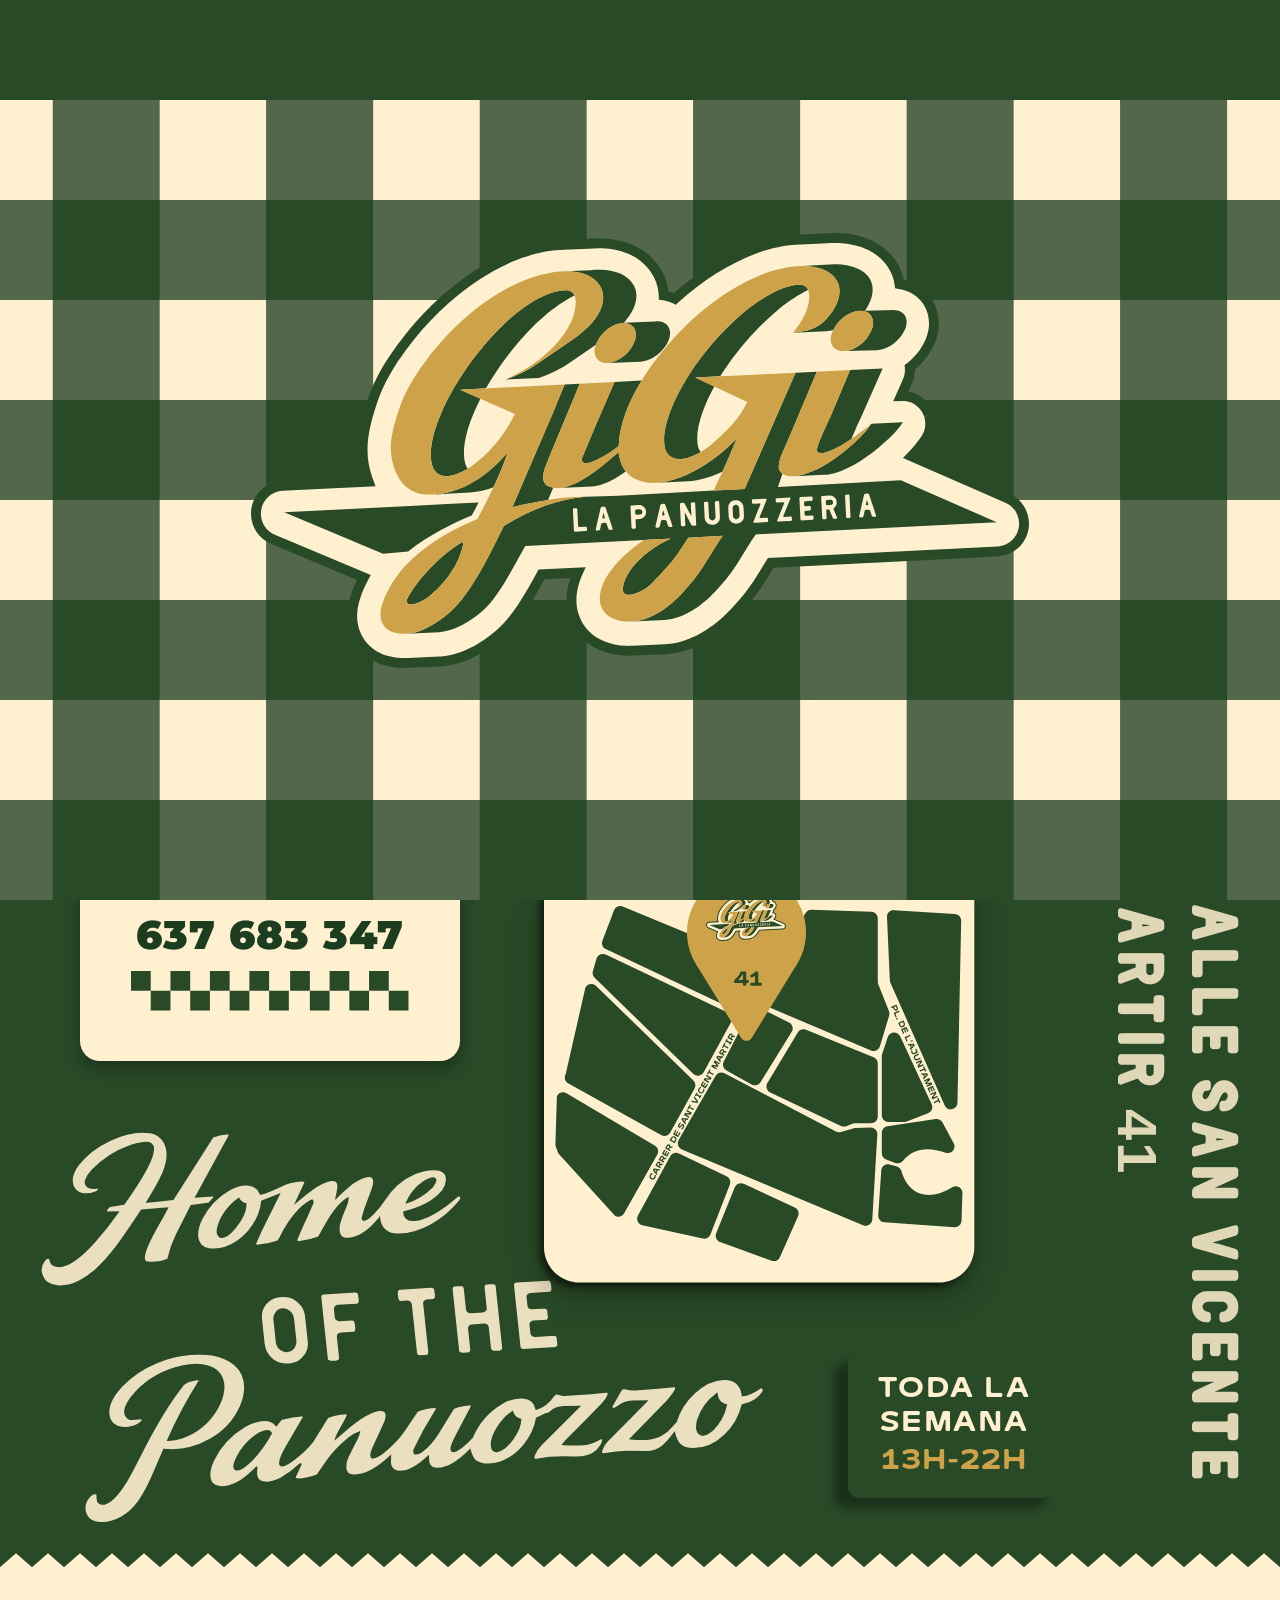
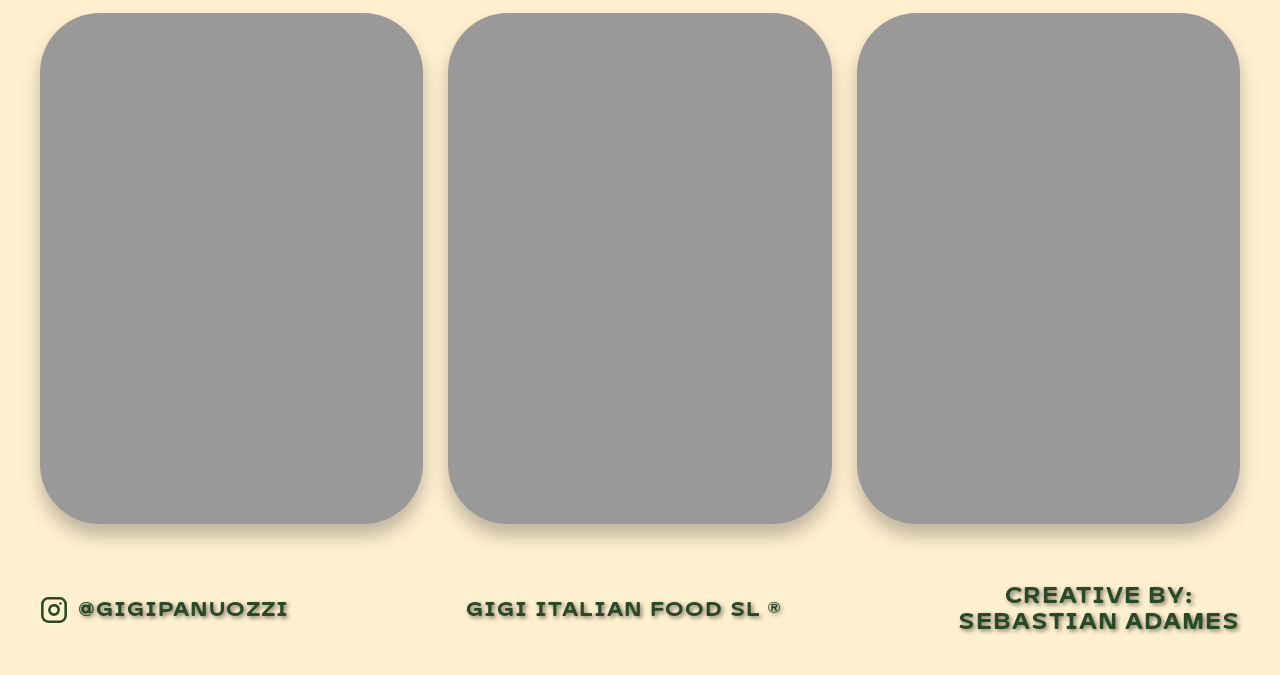
==== commit a833fc1c: "Sticky submenu, smooth scroll, Signaturide fonts, image slots, map link" ====
--- a/index.html
+++ b/index.html
@@ -7,7 +7,7 @@
     <link rel="preconnect" href="https://fonts.googleapis.com">
     <link rel="preconnect" href="https://fonts.gstatic.com" crossorigin>
     <link href="https://fonts.googleapis.com/css2?family=Comfortaa:wght@700;900&family=Pacifico&family=Lobster&family=Montserrat:wght@600;700;800&family=Roboto+Slab:wght@700;800;900&display=swap" rel="stylesheet">
-    <link rel="stylesheet" href="css/style.css">
+    <link rel="stylesheet" href="css/style.css?v=2">
     
 </head> 
 <body>
@@ -15,6 +15,7 @@
         <div class="landing-overlay" id="landing-overlay">
         <img src="assets/landing_logo.svg" alt="Logo" class="landing-logo">
     </div>
+
 
     <!-- Header Section -->
         <!-- Header Section -->
@@ -80,11 +81,14 @@
 
   <!-- Center Area (Map Card Image with Overlay) -->
   <div class="sec2-center-area">
-    <div class="sec2-map-box">
-      <img src="assets/MAP.svg" alt="Map Location" class="sec2-map-img">
-      <!-- Extra Image inside Map Box (Position adjustable) -->
-      <img src="assets/logo.svg" alt="Map Pin Overlay" class="sec2-map-overlay-img">
-    </div>
+    <a href="https://www.google.com/maps/place/Carrer+de+Sant+Vicent+M%C3%A0rtir,+41,+Ciutat+Vella,+46002+Val%C3%A8ncia/@39.471078,-0.3801052,681m/data=!3m2!1e3!4b1!4m6!3m5!1s0xd604f4c648e4af9:0xb3babafc8f987ec6!8m2!3d39.471078!4d-0.3775303!16s%2Fg%2F11nnkmzxbb?entry=ttu&g_ep=EgoyMDI2MDkyMy4wIKXMDSoASAFQAw%3D%3D"
+   target="_blank"
+   rel="noopener noreferrer"
+   class="sec2-map-box"
+   aria-label="Abrir ubicación en Google Maps">
+    <img src="assets/MAP.svg" alt="Map Location" class="sec2-map-img">
+    <img src="assets/logo.svg" alt="Map Pin Overlay" class="sec2-map-overlay-img">
+</a>
   </div>
 
   <!-- Right Side Area -->
@@ -122,21 +126,21 @@
   <div class="sec3-footer">
     <!-- Instagram Link -->
     <a href="#" class="sec3-footer-left">
-      <svg class="sec3-ig-icon" viewBox="0 0 24 24" fill="none" stroke="currentColor" stroke-width="2.2" stroke-linecap="round" stroke-linejoin="round">
+      <svg class="sec3-ig-icon" style="text-shadow: 2px 2px 4px rgba(0, 0, 0, 0.5);" viewBox="0 0 24 24" fill="none" stroke="currentColor" stroke-width="2.2" stroke-linecap="round" stroke-linejoin="round">
         <rect x="2" y="2" width="20" height="20" rx="5" ry="5"></rect>
         <path d="M16 11.37A4 4 0 1 1 12.63 8 4 4 0 0 1 16 11.37z"></path>
         <line x1="17.5" y1="6.5" x2="17.51" y2="6.5"></line>
       </svg>
-      <span>@GIGIPANUOZZI</span>
+      <span style="text-shadow: 2px 2px 4px rgba(0, 0, 0, 0.5);">@GIGIPANUOZZI</span>
     </a>
 
     <!-- Center Text -->
-    <div class="sec3-footer-center">
+    <div class="sec3-footer-center" style="text-shadow: 2px 2px 4px rgba(0, 0, 0, 0.5);">
       GIGI ITALIAN FOOD SL ®
     </div>
 
     <!-- Right Text -->
-    <div class="sec3-footer-right">
+    <div class="sec3-footer-right" style="text-shadow: 2px 2px 4px rgba(0, 0, 0, 0.5);">
       <span>CREATIVE BY:</span>
       <span>SEBASTIAN ADAMES</span>
     </div>
--- a/css/style.css
+++ b/css/style.css
@@ -9,12 +9,22 @@
     --text-color: #FFF0D0;
 }
 
+@import url('https://fonts.googleapis.com/css2?family=Montserrat:wght@800;900&display=swap');
+
 @font-face {
-    font-family: 'Signaturide';
-    src: url('../fonts/signaturide-sans.woff2') format('woff2');
-    font-weight: 100 900;
-    font-style: normal;
-    font-display: swap;
+  font-family: 'Signaturide';        
+  src: url('../fonts/Signaturide-Sans.otf') format('opentype');
+  font-weight: 100 900;
+  font-style: normal;
+  font-display: swap;          
+}
+
+@font-face {
+  font-family: 'Delio';
+  src: url('../fonts/Delio-trial.ttf') format('truetype');
+  font-weight: normal;
+  font-style: normal;
+  font-display: swap;
 }
 
 /* Reset default browser margins */
@@ -22,7 +32,6 @@
     margin: 0;
     padding: 0;
     box-sizing: border-box;
-    font-family: Arial, Helvetica, sans-serif;
 }
 
 html, body {
@@ -30,6 +39,7 @@
     padding: 0;
     width: 100%;
     background-color: #999999;
+    font-family: Arial, Helvetica, sans-serif;
 }
 
 /* --- Sticky Header (Fixed to top) --- */
@@ -369,7 +379,7 @@
 
 /* section 2 start  */
 
-@import url('https://fonts.googleapis.com/css2?family=Montserrat:wght@800;900&display=swap');
+
 
 .sec2-container {
   width: 100%;
@@ -505,9 +515,9 @@
 .sec2-vertical-text {
   writing-mode: vertical-rl;
   text-transform: uppercase;
-  color: #FFF0D0;
+  color: #fff0d0d9;
   font-size: 56px;
-  font-family: 'Signaturide', sans-serif;
+  font-family: 'Delio', sans-serif;
   font-weight: 900;
   letter-spacing: 2px;
   line-height: 1.1;
@@ -544,6 +554,7 @@
   letter-spacing: 1.5px;
   text-transform: uppercase;
   line-height: 1.2;
+  font-family: 'Signaturide', sans-serif;
 }
 
 .sec2-hours-line3 {
@@ -552,6 +563,7 @@
   font-weight: 900;
   letter-spacing: 1px;
   margin-top: 4px;
+  font-family: 'Signaturide', sans-serif;
 }
 
 @media (max-width: 1100px) {
@@ -707,16 +719,17 @@
   align-items: center;
   gap: 10px;
   text-decoration: none;
-  color: #CEA248;
+  color: #284A27;
   font-size: 20px;
   font-weight: 900;
   letter-spacing: 1px;
+  font-family: 'Signaturide', sans-serif;
 }
 
 .sec3-ig-icon {
   width: 28px;
   height: 28px;
-  color: #CEA248;
+  color: #284A27;
 }
 
 .sec3-footer-center {
@@ -724,19 +737,21 @@
   font-weight: 900;
   letter-spacing: 1px;
   text-align: center;
-  color: #CEA248;
+  color: #284A27;
+  font-family: 'Signaturide', sans-serif;
 }
 
 .sec3-footer-right {
   display: flex;
   flex-direction: column;
-  align-items: flex-end;
-  font-size: 18px;
+  align-items: center;
+  font-size: 22px;
   font-weight: 900;
   line-height: 1.15;
   letter-spacing: 1px;
   text-align: right;
-  color: #CEA248;
+  color: #284A27;
+font-family: 'Signaturide', sans-serif;
 }
 
 @media (max-width: 900px) {
@@ -832,13 +847,14 @@
 }
 
 .submenu-list {
+    width: 90%;
     list-style: none;
     display: flex;
     flex-wrap: wrap;
     justify-content: center;
     gap: 15px;
     background-color: #FFF0D0;
-    padding: 10px 30px;
+    padding: 10px;
     border-radius: 40px;
     box-shadow: -4px 4px 0px rgba(0, 0, 0, 0.45);
 }
@@ -846,9 +862,9 @@
 .submenu-list a {
     text-decoration: none;
     color: #284A27;
-    font-family: 'Montserrat', sans-serif;
+    font-family: 'Signaturide', sans-serif;
     font-weight: 800;
-    font-size: 1.1rem;
+    font-size: 1.3rem;
     padding: 5px 10px;
     transition: color 0.3s;
 }
@@ -1110,7 +1126,7 @@
 }
 
 .build-title { font-size: 1.6rem; font-weight: 800; text-align: center; }
-.build-subtitle { font-size: 1.1rem; font-weight: 400; margin-bottom: 10px; text-align: center; }
+.build-subtitle { font-size: 0.9rem; font-weight: 400; margin-bottom: 10px; text-align: center; }
 .build-elije { font-size: 1.6rem; font-weight: 700; color: #CEA248; margin-bottom: 6px; text-align: center; }
 
 .build-options {
@@ -1741,7 +1757,7 @@
     border-radius: 50px;
     padding: 10px 45px;
     box-shadow: 0px 6px 14px rgba(40, 74, 39, 0.4);
-    font-family: 'Montserrat', sans-serif;
+    font-family: 'Signaturide', sans-serif;
     font-size: 2.2rem;
     font-weight: 900;
     color: #284A27;
@@ -1828,7 +1844,7 @@
 }
 
 .event-info-title-1, .event-info-title-2 {
-    font-family: 'Montserrat', sans-serif;
+    font-family: 'Signaturide', sans-serif;
     font-size: 1.85rem;
     font-weight: 900;
     color: #284A27;
@@ -1838,7 +1854,7 @@
 }
 
 .event-info-subtitle {
-    font-family: 'Montserrat', sans-serif;
+    font-family: 'Signaturide', sans-serif;
     font-size: 1.65rem;
     font-weight: 900;
     color: #CEA248;
@@ -1939,7 +1955,7 @@
 }
 
 .temporada-subtitle-1, .temporada-subtitle-2 {
-    font-family: 'Comfortaa', 'Montserrat', sans-serif;
+    font-family: 'Signaturide', sans-serif;
     font-size: 1.85rem;
     font-weight: 900;
     color: #284A27;
@@ -1974,4 +1990,10 @@
     .polaroid-card-wrapper.card-left { left: -20px; top: 15px; }
     .polaroid-card-wrapper.card-right { right: -20px; top: 15px; }
     .ping-pong-container { height: 220px; }
+    .cal-cell {
+            aspect-ratio: auto;
+    }
+    .pill-banner{
+        width: 85%;
+    }
 }
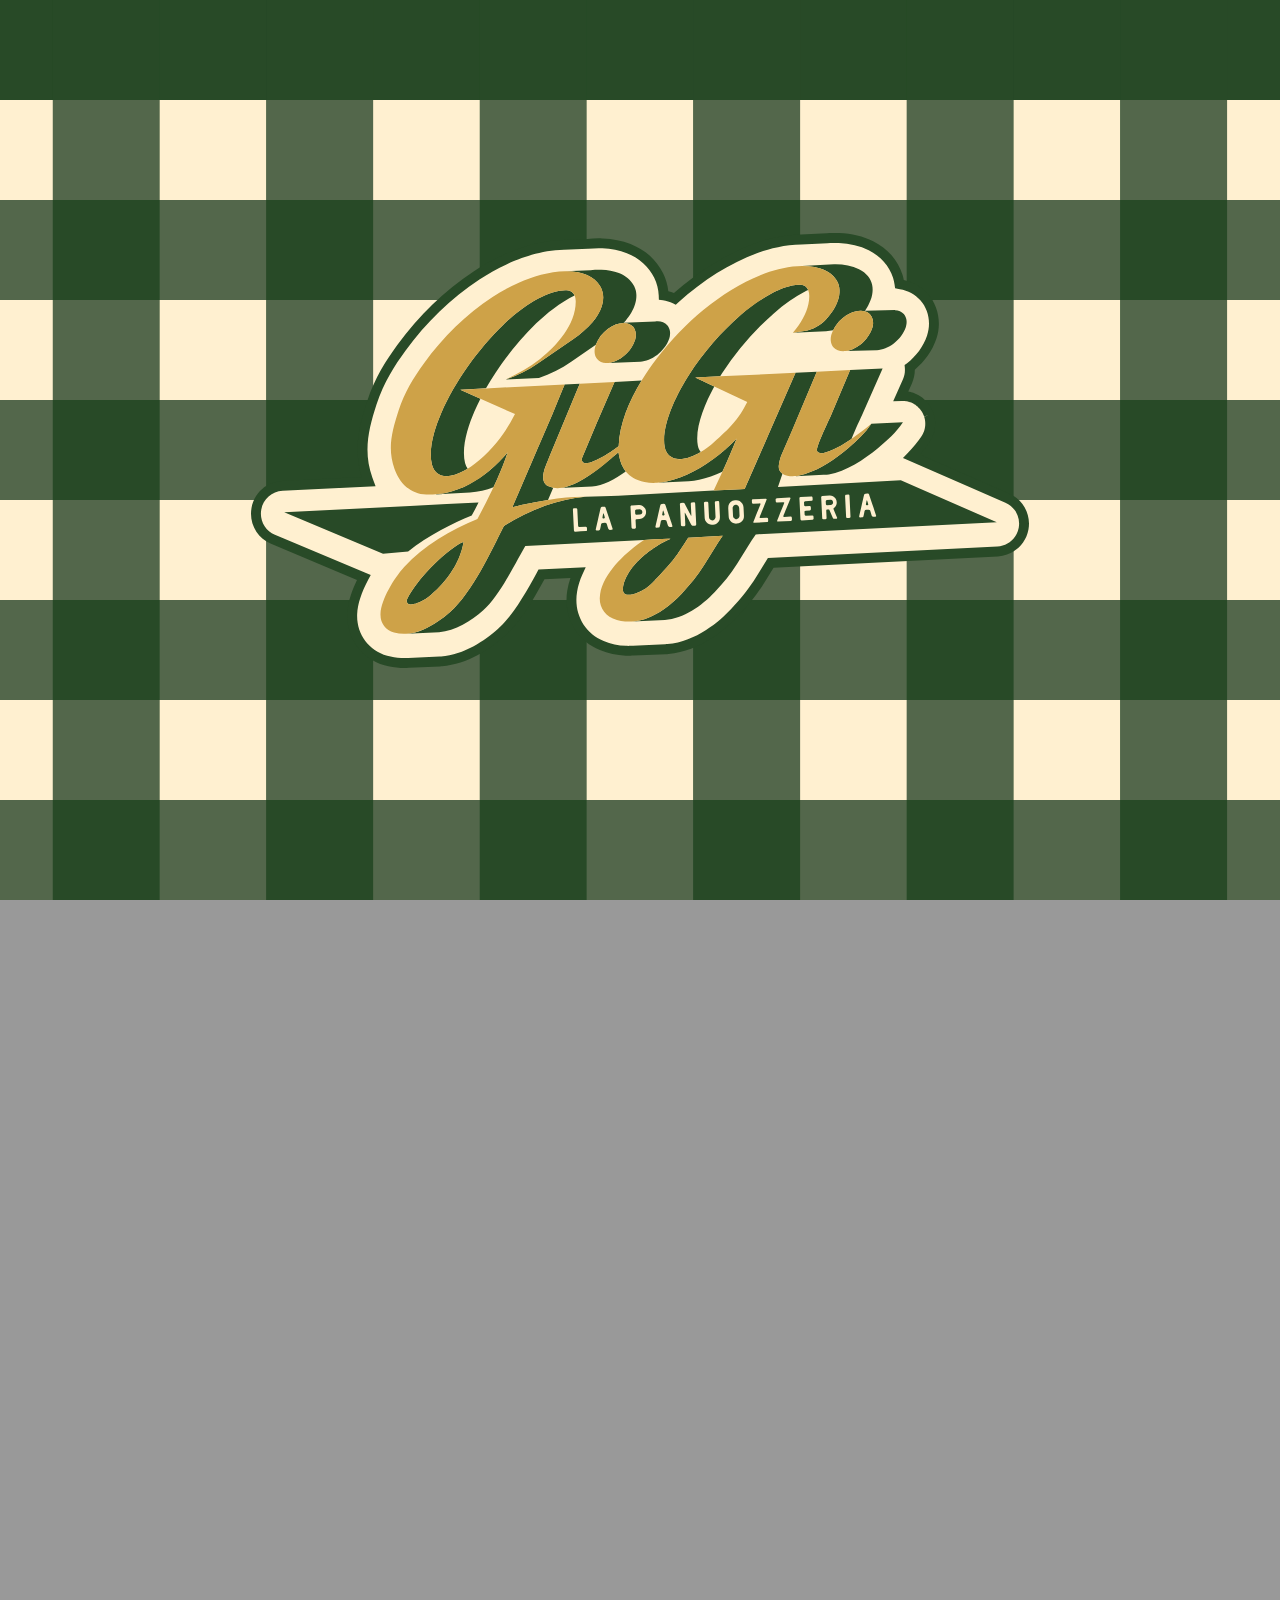
==== commit 7af8a95f: "Sticky submenu, smooth scroll, Signaturide fonts, image slots, map link" ====
--- a/index.html
+++ b/index.html
@@ -10,7 +10,7 @@
     <link rel="stylesheet" href="css/style.css?v=2">
     
 </head> 
-<body>
+<body class="home-loading">
 
         <div class="landing-overlay" id="landing-overlay">
         <img src="assets/landing_logo.svg" alt="Logo" class="landing-logo">
@@ -67,7 +67,7 @@
   <div class="sec2-left-area">
     <!-- Top Left Box (Self-made Card with editable text number + pattern image) -->
     <div class="sec2-phone-box">
-      <div class="sec2-phone-number">637 683 347</div>
+            <div class="sec2-phone-number"><a href="tel:637683347" aria-label="Llamar a GIGI">637 683 347</a></div>
       <div class="sec2-phone-pattern-box">
         <img src="assets/boxed.svg" alt="Pattern" class="sec2-phone-pattern-img">
       </div>
@@ -81,13 +81,19 @@
 
   <!-- Center Area (Map Card Image with Overlay) -->
   <div class="sec2-center-area">
-    <a href="https://www.google.com/maps/place/Carrer+de+Sant+Vicent+M%C3%A0rtir,+41,+Ciutat+Vella,+46002+Val%C3%A8ncia/@39.471078,-0.3801052,681m/data=!3m2!1e3!4b1!4m6!3m5!1s0xd604f4c648e4af9:0xb3babafc8f987ec6!8m2!3d39.471078!4d-0.3775303!16s%2Fg%2F11nnkmzxbb?entry=ttu&g_ep=EgoyMDI2MDkyMy4wIKXMDSoASAFQAw%3D%3D"
+   <a href="https://www.google.com/maps/place/Carrer+de+Sant+Vicent+M%C3%A0rtir,+41,+Ciutat+Vella,+46002+Val%C3%A8ncia/@39.471078,-0.3801052,681m/data=!3m2!1e3!4b1!4m6!3m5!1s0xd604f4c648e4af9:0xb3babafc8f987ec6!8m2!3d39.471078!4d-0.3775303!16s%2Fg%2F11nnkmzxbb?entry=ttu&g_ep=EgoyMDI2MDkyMy4wIKXMDSoASAFQAw%3D%3D"
    target="_blank"
    rel="noopener noreferrer"
    class="sec2-map-box"
    aria-label="Abrir ubicación en Google Maps">
     <img src="assets/MAP.svg" alt="Map Location" class="sec2-map-img">
     <img src="assets/logo.svg" alt="Map Pin Overlay" class="sec2-map-overlay-img">
+    <span class="map-hint-badge" aria-hidden="true">
+        <svg viewBox="0 0 24 24" fill="none" stroke="currentColor" stroke-width="2.5" stroke-linecap="round" stroke-linejoin="round">
+            <path d="M21 10c0 7-9 13-9 13s-9-6-9-13a9 9 0 0 1 18 0z"/>
+            <circle cx="12" cy="10" r="3"/>
+        </svg>
+    </span>
 </a>
   </div>
 
@@ -125,7 +131,7 @@
   <!-- Footer Row -->
   <div class="sec3-footer">
     <!-- Instagram Link -->
-    <a href="#" class="sec3-footer-left">
+        <a href="https://instagram.com/gigipanuozzi" target="_blank" rel="noopener noreferrer" class="sec3-footer-left">
       <svg class="sec3-ig-icon" style="text-shadow: 2px 2px 4px rgba(0, 0, 0, 0.5);" viewBox="0 0 24 24" fill="none" stroke="currentColor" stroke-width="2.2" stroke-linecap="round" stroke-linejoin="round">
         <rect x="2" y="2" width="20" height="20" rx="5" ry="5"></rect>
         <path d="M16 11.37A4 4 0 1 1 12.63 8 4 4 0 0 1 16 11.37z"></path>
@@ -168,6 +174,44 @@
         </div>
     </div>
 
+    <!-- ==================== GIGI SIGNUP MODAL ==================== -->
+    <div id="gigiSignupModal" class="gigi-signup-backdrop" data-page="home" onclick="handleSignupBackdropClick(event)">
+        <div class="gigi-signup-card" role="dialog" aria-modal="true" aria-labelledby="gigiSignupTitle">
+            <button type="button" class="gigi-signup-close" onclick="closeSignupModal()" aria-label="Cerrar modal">✕</button>
+
+            <h2 id="gigiSignupTitle" class="gigi-signup-title">ÚNETE A GIGI!</h2>
+            <p class="gigi-signup-subtitle">
+                RECIBE DESCUENTOS, AVISOS SOBRE PANUOZZOS DE TEMPORADA Y NUEVAS INCORPORACIONES DE PRODUCTOS A NUESTRA DISPENSA
+            </p>
+
+            <form id="gigiSignupForm" class="gigi-signup-form" onsubmit="handleSignupSubmit(event)">
+                <div class="gigi-signup-input-wrap">
+                    <input
+                        type="email"
+                        id="gigiSignupEmail"
+                        class="gigi-signup-input"
+                        placeholder="INTRODUCE TU CORREO ELECTRÓNICO..."
+                        autocomplete="email"
+                        required
+                    />
+                    <button type="submit" class="gigi-signup-submit" aria-label="Enviar correo">
+                        <svg viewBox="0 0 24 24" stroke-width="3.5" stroke-linecap="round" stroke-linejoin="round">
+                            <path d="M9 5l7 7-7 7"></path>
+                        </svg>
+                    </button>
+                </div>
+                <div id="gigiSignupFeedback" class="gigi-signup-feedback"></div>
+            </form>
+
+            <div id="gigiSignupSuccess" class="gigi-signup-success" style="display:none;">
+                <div class="gigi-signup-check">✓</div>
+                <p class="gigi-signup-success-title">¡TE HAS UNIDO CON ÉXITO!</p>
+                <p class="gigi-signup-success-sub">Revisa tu bandeja de entrada para recibir tu sorpresa de bienvenida.</p>
+                <button type="button" class="gigi-signup-reset" onclick="resetSignupModal()">Volver a probar</button>
+            </div>
+        </div>
+    </div>
+
 
     <script src="js/script.js"></script>
 </body>
--- a/css/style.css
+++ b/css/style.css
@@ -136,6 +136,7 @@
     font-weight: 400;
     letter-spacing: 3px;
     transition: all 0.3s ease;
+    font-family: 'Signaturide', sans-serif;
 }
 
 .dropdown-menu a:hover {
@@ -392,7 +393,7 @@
   display: flex;
   justify-content: space-between;
   align-items: stretch;
-  font-family: 'Montserrat', sans-serif;
+  font-family: 'Signaturide', sans-serif;
   overflow: hidden;
 
   clip-path: polygon(
@@ -654,7 +655,7 @@
   flex-direction: column;
   justify-content: space-between;
   align-items: center;
-  font-family: 'Montserrat', sans-serif;
+  font-family: 'Signaturide', sans-serif;
   position: relative;
   overflow: hidden;
 
@@ -799,14 +800,13 @@
     justify-content: center;
     align-items: center;
     z-index: 99999;
-    opacity: 0;
-    animation: landingFadeIn 0.6s ease forwards;
-    transition: opacity 0.8s ease, visibility 0.8s ease;
+    opacity: 1;                          /* visible from the very first paint */
+    transition: opacity 2.6s cubic-bezier(0.45, 0, 0.25, 1);
+    will-change: opacity;
 }
 
 .landing-overlay.hidden {
     opacity: 0;
-    visibility: hidden;
     pointer-events: none;
 }
 
@@ -816,7 +816,7 @@
     width: auto;
     height: auto;
     display: block;
-    animation: logoZoom 1.6s cubic-bezier(0.22, 1, 0.36, 1) forwards;
+    animation: logoZoom 2.4s cubic-bezier(0.16, 1, 0.3, 1) forwards;
 }
 
 @keyframes landingFadeIn {
@@ -825,9 +825,9 @@
 }
 
 @keyframes logoZoom {
-    0% { transform: scale(0.4); opacity: 0; filter: blur(6px); }
-    60% { transform: scale(1.06); opacity: 1; filter: blur(0); }
-    100% { transform: scale(1); opacity: 1; }
+    0%   { transform: scale(0.55) translateY(14px); opacity: 0; filter: blur(8px); }
+    55%  { transform: scale(1.03) translateY(0);    opacity: 1; filter: blur(0); }
+    100% { transform: scale(1) translateY(0);       opacity: 1; filter: blur(0); }
 }
 
 @media (max-width: 600px) {
@@ -937,7 +937,7 @@
 .badge-text {
     position: relative;
     z-index: 3;
-    font-family: 'Montserrat', sans-serif;
+    font-family: 'Signaturide', sans-serif;
     color: #CEA248;
     font-weight: 900;
     font-size: 1.2rem;
@@ -951,7 +951,7 @@
 .combo-text-area {
     display: flex;
     flex-direction: column;
-    font-family: 'Montserrat', sans-serif;
+    font-family: 'Signaturide', sans-serif;
     color: #284A27;
     font-weight: 900;
 }
@@ -1039,7 +1039,7 @@
     z-index: 10;
     position: relative;
     box-shadow: 0 10px 20px rgba(0,0,0,0.25);
-    font-family: 'Montserrat', sans-serif;
+    font-family: 'Signaturide', sans-serif;
 }
 
 .menu-item-card.card-gold { background-color: #CEA248; }
@@ -1118,7 +1118,7 @@
 
 .build-text-area {
     color: #FFF0D0;
-    font-family: 'Montserrat', sans-serif;
+    font-family: 'Signaturide', sans-serif;
     display: flex;
     flex-direction: column;
     align-items: center;
@@ -1164,7 +1164,7 @@
     justify-content: center;
     align-items: center;
     gap: 15px;
-    font-family: 'Montserrat', sans-serif;
+    font-family: 'Signaturide', sans-serif;
     font-weight: 900;
     box-shadow: 0 5px 15px rgba(0,0,0,0.2);
 }
@@ -1191,7 +1191,7 @@
 }
 
 .about-hero-title {
-    font-family: 'Montserrat', sans-serif;
+    font-family: 'Signaturide', sans-serif;
     font-size: 5rem;
     font-weight: 900;
     color: #284A27;
@@ -1227,7 +1227,7 @@
 }
 
 .banner-text {
-    font-family: 'Montserrat', sans-serif;
+    font-family: 'Signaturide', sans-serif;
     color: #1c331a;
     text-align: center;
     flex: 1;
@@ -1323,7 +1323,7 @@
 
 .card-title-mustard {
     color: #CEA248;
-    font-family: 'Montserrat', sans-serif;
+    font-family: 'Signaturide', sans-serif;
     font-weight: 900;
     font-size: 1.3rem;
     margin-bottom: 12px;
@@ -1333,7 +1333,7 @@
 
 .card-title-light {
     color: #FFF0D0;
-    font-family: 'Montserrat', sans-serif;
+    font-family: 'Signaturide', sans-serif;
     font-weight: 900;
     font-size: 1.6rem;
     margin-bottom: 2px;
@@ -1344,14 +1344,14 @@
 
 .card-text-dark {
     color: #1c331a;
-    font-family: 'Montserrat', sans-serif;
+    font-family: 'Signaturide', sans-serif;
     font-weight: 700;
     line-height: 1.5;
 }
 
 .card-text-light {
     color: rgba(255, 240, 208, 0.85);
-    font-family: 'Montserrat', sans-serif;
+    font-family: 'Signaturide', sans-serif;
     font-weight: 700;
     line-height: 1.5;
     text-transform: uppercase;
@@ -1397,7 +1397,7 @@
 .about-marquee-content {
     display: flex;
     color: #CEA248;
-    font-family: 'Montserrat', sans-serif;
+    font-family: 'Signaturide', sans-serif;
     font-weight: 900;
     font-size: 1.5rem;
     text-transform: uppercase;
@@ -1490,7 +1490,7 @@
 
 .timeline-title-light {
     color: #FFF0D0;
-    font-family: 'Montserrat', sans-serif;
+    font-family: 'Signaturide', sans-serif;
     font-size: 2.2rem;
     font-weight: 900;
     text-transform: uppercase;
@@ -1500,7 +1500,7 @@
 
 .timeline-title-gold {
     color: #CEA248;
-    font-family: 'Montserrat', sans-serif;
+    font-family: 'Signaturide', sans-serif;
     font-size: 2.5rem;
     font-weight: 900;
     text-transform: uppercase;
@@ -1510,7 +1510,7 @@
 
 .timeline-text {
     color: #FFF0D0;
-    font-family: 'Montserrat', sans-serif;
+    font-family: 'Signaturide', sans-serif;
     font-size: 0.95rem;
     font-weight: 700;
     text-align: center;
@@ -1529,7 +1529,7 @@
 }
 
 .logo-est { color: #CEA248; font-size: 0.75rem; font-weight: 800; letter-spacing: 0.1em; margin: 0; }
-.logo-text { color: #CEA248; font-family: 'Montserrat', sans-serif; font-size: 3rem; font-weight: 900; margin: 10px 0; transform: scaleY(1.4); letter-spacing: 0.05em; }
+.logo-text { color: #CEA248; font-family: 'Signaturide', sans-serif; font-size: 3rem; font-weight: 900; margin: 10px 0; transform: scaleY(1.4); letter-spacing: 0.05em; }
 .logo-sub { color: #CEA248; font-size: 0.75rem; font-weight: 700; letter-spacing: 0.25em; margin: 0; }
 
 /* --- POR QUE GIGI SECTION --- */
@@ -1557,7 +1557,7 @@
 
 .why-title {
     color: #FFF0D0;
-    font-family: 'Montserrat', sans-serif;
+    font-family: 'Signaturide', sans-serif;
     font-size: 2.2rem;
     font-weight: 900;
     margin-bottom: 20px;
@@ -1596,7 +1596,7 @@
 .why-inner-text {
     text-align: center;
     color: #CEA248;
-    font-family: 'Montserrat', sans-serif;
+    font-family: 'Signaturide', sans-serif;
     font-size: 1.3rem;
     font-weight: 900;
     margin: 0;
@@ -1638,7 +1638,7 @@
 
 .why-description {
     color: #FFF0D0;
-    font-family: 'Montserrat', sans-serif;
+    font-family: 'Signaturide', sans-serif;
     font-size: 1.1rem;
     font-weight: 400;
     text-align: center;
@@ -1653,7 +1653,7 @@
     justify-content: space-between;
     align-items: center;
     color: #CEA248;
-    font-family: 'Montserrat', sans-serif;
+    font-family: 'Signaturide', sans-serif;
     font-weight: 900;
     font-size: 1.2rem;
     padding: 30px 5% 40px 5%;
@@ -1693,7 +1693,7 @@
     }
 
     .banner-text-small{
-        font-size: 0.6rem !important;
+        font-size: 0.7rem !important;
     }
 
     .banner-text-large{
@@ -1833,7 +1833,7 @@
     text-align: center;
     line-height: 1.0;
     letter-spacing: 0.2px;
-    font-family: 'Montserrat', sans-serif;
+    font-family: 'Signaturide', sans-serif;
 }
 
 .event-info-section {
@@ -1889,11 +1889,12 @@
     justify-content: center;
     white-space: nowrap;
     pointer-events: none;
+    gap: 8px;
 }
 
 .ping-text {
-    font-family: 'Montserrat', 'Comfortaa', sans-serif;
-    font-size: clamp(2.5rem, 15vw, 7rem);
+    font-family: 'Signaturide', sans-serif;
+    font-size: clamp(2.5rem, 15vw, 10rem);
     font-weight: 900;
     color: #284A27;
     text-shadow: 4px 4px 0px #CEA248;
@@ -1903,8 +1904,8 @@
 }
 
 .pong-text {
-    font-family: 'Montserrat', 'Comfortaa', sans-serif;
-    font-size: clamp(2.5rem, 15vw, 7rem);
+    font-family: 'Signaturide', sans-serif;
+    font-size: clamp(2.5rem, 15vw, 10rem);
     font-weight: 900;
     color: #CEA248;
     text-shadow: 4px 4px 0px #284A27;
@@ -1996,4 +1997,389 @@
     .pill-banner{
         width: 85%;
     }
+}
+
+/* Home page smooth reveal after loading overlay */
+body.home-loading .hero-section,
+body.home-loading .sec2-container,
+body.home-loading .sec3-container {
+    opacity: 0;
+    transform: translateY(18px);
+    /* No transition on the "loading" state → prevents flicker on first paint */
+}
+
+body.home-ready .hero-section,
+body.home-ready .sec2-container,
+body.home-ready .sec3-container {
+    opacity: 1;
+    transform: translateY(0);
+    transition: opacity 2.0s cubic-bezier(0.45, 0, 0.25, 1),
+                transform 2.0s cubic-bezier(0.45, 0, 0.25, 1);
+}
+
+/* Gentle stagger so sections reveal one after another */
+body.home-ready .sec2-container {
+    transition-delay: 0.25s;
+}
+
+body.home-ready .sec3-container {
+    transition-delay: 0.5s;
+}
+
+
+.inline-ext-icon {
+    display: inline-block;
+    width: 14px;
+    height: 14px;
+    flex-shrink: 0;
+    opacity: 0.7;
+    transition: transform 0.3s ease, opacity 0.3s ease;
+}
+
+@media (hover: hover) and (pointer: fine) {
+    a:hover .inline-ext-icon,
+    a:hover + .inline-ext-icon {
+        opacity: 1;
+        transform: translate(2px, -2px);
+    }
+}
+
+/* --- Instagram footer links get a subtle ↗ after the text --- */
+.sec3-footer-left::after,
+.footer-gold-left::after,
+.contact-instagram::after {
+    content: '';
+    display: inline-block;
+    width: 12px;
+    height: 12px;
+    margin-left: 4px;
+    background-color: currentColor;
+    -webkit-mask-image: url("data:image/svg+xml,%3Csvg xmlns='http://www.w3.org/2000/svg' viewBox='0 0 24 24' fill='none' stroke='black' stroke-width='2.5' stroke-linecap='round' stroke-linejoin='round'%3E%3Cpath d='M7 17L17 7'/%3E%3Cpath d='M7 7h10v10'/%3E%3C/svg%3E");
+    mask-image: url("data:image/svg+xml,%3Csvg xmlns='http://www.w3.org/2000/svg' viewBox='0 0 24 24' fill='none' stroke='black' stroke-width='2.5' stroke-linecap='round' stroke-linejoin='round'%3E%3Cpath d='M7 17L17 7'/%3E%3Cpath d='M7 7h10v10'/%3E%3C/svg%3E");
+    -webkit-mask-size: contain;
+    mask-size: contain;
+    -webkit-mask-repeat: no-repeat;
+    mask-repeat: no-repeat;
+    -webkit-mask-position: center;
+    mask-position: center;
+    opacity: 0.65;
+    transition: transform 0.3s ease, opacity 0.3s ease;
+}
+
+@media (hover: hover) and (pointer: fine) {
+    .sec3-footer-left:hover::after,
+    .footer-gold-left:hover::after,
+    .contact-instagram:hover::after {
+        opacity: 1;
+        transform: translate(2px, -2px);
+    }
+
+    .sec3-footer-left:hover,
+    .footer-gold-left:hover,
+    .contact-instagram:hover {
+        filter: brightness(1.08);
+    }
+}
+
+/* --- Location pin badge on the Map card --- */
+.map-hint-badge {
+    position: absolute;
+    top: 14px;
+    right: 14px;
+    width: 42px;
+    height: 42px;
+    background-color: #FFF0D0;
+    border: 2.5px solid #284A27;
+    border-radius: 50%;
+    display: flex;
+    align-items: center;
+    justify-content: center;
+    color: #284A27;
+    box-shadow: 0 4px 10px rgba(0, 0, 0, 0.28);
+    transition: transform 0.3s ease, box-shadow 0.3s ease, background-color 0.3s ease;
+    pointer-events: none;      /* clicks pass through to the map link */
+    z-index: 6;
+    display: none;
+}
+
+.map-hint-badge svg {
+    width: 20px;
+    height: 20px;
+}
+
+@media (hover: hover) and (pointer: fine) {
+    .sec2-map-box:hover .map-hint-badge {
+        transform: scale(1.12);
+        background-color: #CEA248;
+        box-shadow: 0 6px 14px rgba(0, 0, 0, 0.4);
+    }
+}
+
+@media (max-width: 600px) {
+    .map-hint-badge {
+        width: 34px;
+        height: 34px;
+        top: 10px;
+        right: 10px;
+    }
+    .map-hint-badge svg {
+        width: 16px;
+        height: 16px;
+    }
+    .map-hint-badge {
+    position: absolute;
+    top: -22px;
+    right: 14px;
+    width: 42px;
+    height: 42px;
+    background-color: #FFF0D0;
+    border: 2.5px solid #284A27;
+    border-radius: 50%;
+    display: flex;
+    align-items: center;
+    justify-content: center;
+    color: #284A27;
+    box-shadow: 0 4px 10px rgba(0, 0, 0, 0.28);
+    transition: transform 0.3s ease, box-shadow 0.3s ease, background-color 0.3s ease;
+    pointer-events: none;      /* clicks pass through to the map link */
+    z-index: 6;
+    display: flex;
+}
+}
+
+/* --- Phone number as a link (index.html) --- */
+.sec2-phone-number a {
+    color: inherit;
+    text-decoration: none;
+    transition: color 0.25s ease;
+}
+
+.sec2-phone-number a:hover {
+    color: #CEA248;
+}
+
+/* ==================== GIGI SIGNUP MODAL ==================== */
+
+.gigi-signup-backdrop {
+  position: fixed;
+  inset: 0;
+  z-index: 3000;
+  display: flex;
+  align-items: center;
+  justify-content: center;
+  padding: 20px;
+  background-color: rgba(0, 0, 0, 0.75);
+  backdrop-filter: blur(4px);
+  -webkit-backdrop-filter: blur(4px);
+  opacity: 0;
+  visibility: hidden;
+  transition: opacity 0.3s ease, visibility 0.3s ease;
+  font-family: 'Signaturide', sans-serif;
+}
+
+.gigi-signup-backdrop.active {
+  opacity: 1;
+  visibility: visible;
+}
+
+.gigi-signup-card {
+  position: relative;
+  width: 70%;
+  background-color: #FFF0D0;
+  border: 4px solid #CEA248;
+  border-radius: 28px;
+  box-shadow: 0 20px 40px rgba(0, 0, 0, 0.4);
+  padding: 40px;
+  text-align: center;
+  transform: scale(0.92) translateY(12px);
+  transition: transform 0.3s cubic-bezier(0.34, 1.56, 0.64, 1);
+}
+
+.gigi-signup-backdrop.active .gigi-signup-card {
+  transform: scale(1) translateY(0);
+}
+
+.gigi-signup-close {
+  position: absolute;
+  top: 14px;
+  right: 20px;
+  background: none;
+  border: none;
+  color: #CEA248;
+  font-size: 32px;
+  font-weight: 900;
+  line-height: 1;
+  cursor: pointer;
+  padding: 4px;
+  transition: transform 0.2s ease, color 0.2s ease;
+}
+
+.gigi-signup-close:hover {
+  color: #b88e38;
+  transform: scale(1.15);
+}
+
+.gigi-signup-title {
+  color: #284A27;
+  font-size: 2.4rem;
+  font-weight: 900;
+  text-transform: uppercase;
+  letter-spacing: 1px;
+  line-height: 1;
+  margin: 8px 0 16px;
+}
+
+.gigi-signup-subtitle {
+  color: #CEA248;
+  font-size: 0.8rem;
+  font-weight: 900;
+  text-transform: uppercase;
+  letter-spacing: 1px;
+  line-height: 1.5;
+  max-width: 500px;
+  margin: 0 auto 28px;
+}
+
+.gigi-signup-form {
+  width: 100%;
+  max-width: 530px;
+  margin: 0 auto;
+}
+
+.gigi-signup-input-wrap {
+  display: flex;
+  align-items: center;
+  justify-content: space-between;
+  background-color: #CEA248;
+  border-radius: 16px;
+  padding: 14px 22px;
+  box-shadow: inset 0 2px 6px rgba(0,0,0,0.1);
+}
+
+.gigi-signup-input {
+  width: 100%;
+  background: transparent;
+  border: none;
+  outline: none;
+  color: #284A27;
+  font-family: 'Signaturide', sans-serif;
+  font-size: 0.85rem;
+  font-weight: 900;
+  text-transform: uppercase;
+  letter-spacing: 1px;
+  padding-right: 8px;
+}
+
+.gigi-signup-input::placeholder {
+  color: #284A27;
+  opacity: 0.9;
+  font-weight: 900;
+}
+
+.gigi-signup-submit {
+  background: none;
+  border: none;
+  color: #284A27;
+  cursor: pointer;
+  padding: 4px;
+  display: flex;
+  align-items: center;
+  justify-content: center;
+  transition: transform 0.2s ease;
+  flex-shrink: 0;
+}
+
+.gigi-signup-submit svg {
+  width: 26px;
+  height: 26px;
+  stroke: currentColor;
+  fill: none;
+}
+
+.gigi-signup-submit:hover {
+  transform: translateX(4px);
+}
+
+.gigi-signup-feedback {
+  min-height: 18px;
+  margin-top: 8px;
+  font-size: 0.75rem;
+  font-weight: 700;
+  color: #c0392b;
+}
+
+.gigi-signup-success {
+  padding: 16px 0;
+}
+
+.gigi-signup-check {
+  width: 48px;
+  height: 48px;
+  background-color: #284A27;
+  color: #FFF0D0;
+  border-radius: 50%;
+  display: flex;
+  align-items: center;
+  justify-content: center;
+  margin: 0 auto 12px;
+  font-size: 1.6rem;
+  font-weight: 900;
+}
+
+.gigi-signup-success-title {
+  color: #284A27;
+  font-size: 1.3rem;
+  font-weight: 900;
+  text-transform: uppercase;
+  letter-spacing: 1px;
+  margin-bottom: 6px;
+}
+
+.gigi-signup-success-sub {
+  color: #CEA248;
+  font-size: 0.75rem;
+  font-weight: 700;
+  text-transform: uppercase;
+}
+
+.gigi-signup-reset {
+  margin-top: 16px;
+  background: none;
+  border: none;
+  color: #284A27;
+  font-size: 0.75rem;
+  font-weight: 900;
+  text-transform: uppercase;
+  text-decoration: underline;
+  text-underline-offset: 3px;
+  cursor: pointer;
+}
+
+.gigi-signup-reset:hover { opacity: 0.7; }
+
+@keyframes gigiModalShake {
+  0%, 100% { transform: translateX(0); }
+  20%, 60% { transform: translateX(-6px); }
+  40%, 80% { transform: translateX(6px); }
+}
+
+.gigi-signup-card.shake {
+  animation: gigiModalShake 0.4s ease-in-out;
+}
+
+@media (max-width: 600px) {
+  .gigi-signup-card {
+    padding: 28px 20px;
+    border-radius: 22px;
+    border-width: 3px;
+    width: 100%;
+  }
+  .gigi-signup-title { font-size: 1.8rem; margin-bottom: 12px; }
+  .gigi-signup-subtitle { font-size: 0.7rem; margin-bottom: 20px; }
+  .gigi-signup-input-wrap { padding: 12px 16px; border-radius: 14px; }
+  .gigi-signup-input { font-size: 0.72rem; letter-spacing: 0.5px; }
+  .gigi-signup-submit svg { width: 22px; height: 22px; }
+  .gigi-signup-close { font-size: 26px; top: 10px; right: 14px; }
+  .gigi-signup-check { width: 40px; height: 40px; font-size: 1.3rem; }
+  .gigi-signup-success-title { font-size: 1.05rem; }
 }
